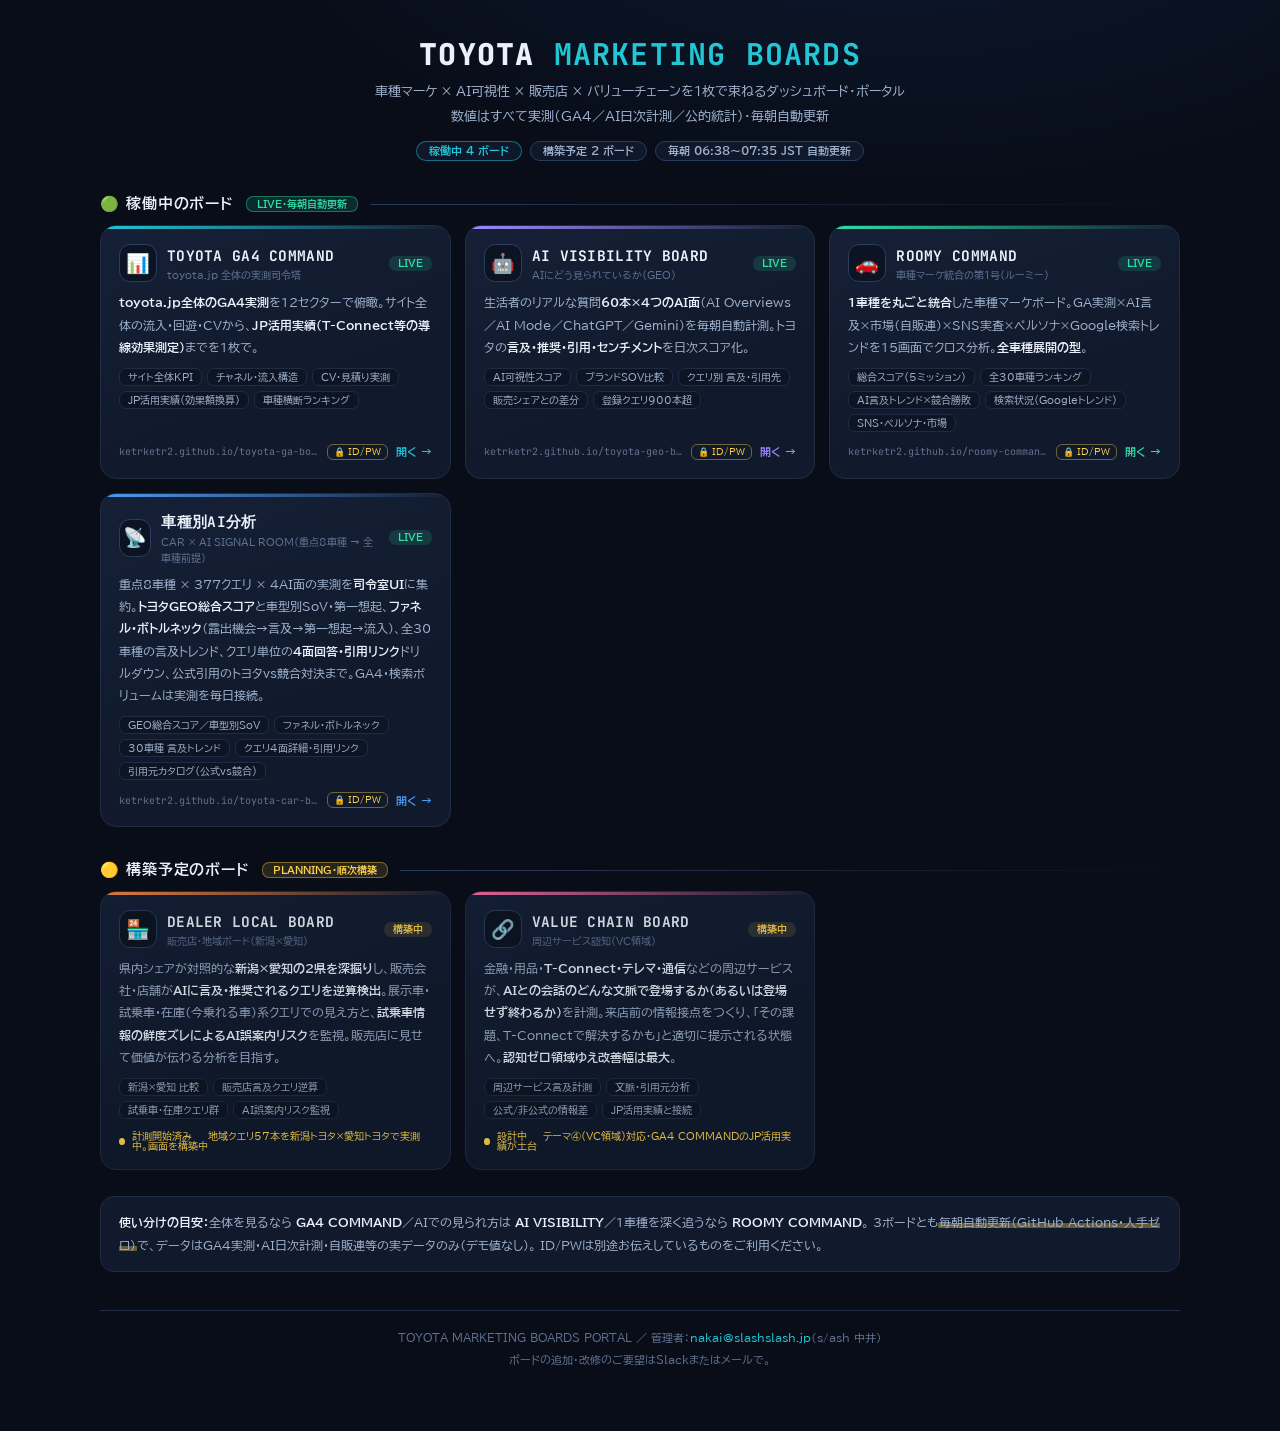
==== index.html @ 7d08f4dc "feat: favicon追加+車種別AI分析カードをSIGNAL ROOMへ更新" ====
<!DOCTYPE html>
<html lang="ja">
<head>
<meta charset="UTF-8">
<meta name="viewport" content="width=device-width, initial-scale=1.0">
<meta name="robots" content="noindex,nofollow">
<title>TOYOTA MARKETING BOARDS — ダッシュボード ポータル</title>
<link rel="icon" href="data:image/svg+xml,<svg xmlns='http://www.w3.org/2000/svg' viewBox='0 0 100 100'><rect width='100' height='100' rx='24' fill='%23080D18'/><path d='M20 62 L30 40 Q33 33 41 33 L59 33 Q67 33 70 40 L80 62 Z' fill='%2322C7D6'/><rect x='16' y='58' width='68' height='14' rx='7' fill='%2322C7D6'/><circle cx='34' cy='74' r='8' fill='%23080D18' stroke='%2322C7D6' stroke-width='4'/><circle cx='66' cy='74' r='8' fill='%23080D18' stroke='%2322C7D6' stroke-width='4'/></svg>">
<link rel="preconnect" href="https://fonts.googleapis.com">
<link href="https://fonts.googleapis.com/css2?family=BIZ+UDPGothic:wght@400;700&family=JetBrains+Mono:wght@600;800&display=swap" rel="stylesheet">
<style>
:root{
 --bg:#080D18;--bg2:#0C1322;--panel:#111A2C;--panel2:#152037;--line:#1E2C46;--line2:#2B3D5E;
 --tx:#EAF1FB;--sub:#9EB1CD;--dim:#5F7291;
 --cy:#22C7D6;--or:#FF8A3D;--gn:#2FE0A8;--yl:#FFD24A;--pk:#FF6FA5;--vi:#9E8BFF;--bl:#4C9BF5;
 --mono:'JetBrains Mono',ui-monospace,monospace;
}
*{margin:0;padding:0;box-sizing:border-box}
body{background:radial-gradient(1200px 600px at 70% -10%,#0e1a33 0%,var(--bg) 55%);color:var(--tx);
 font-family:'BIZ UDPGothic','BIZ UDGothic',Meiryo,sans-serif;min-height:100vh;padding:34px 20px 60px}
.wrap{max-width:1080px;margin:0 auto}
.hero{text-align:center;margin-bottom:8px}
.hero .logo{font-family:var(--mono);font-weight:800;font-size:30px;letter-spacing:.04em}
.hero .logo b{color:var(--cy)}
.hero .sub{color:var(--sub);font-size:13px;margin-top:6px;line-height:1.9}
.hero .badges{display:flex;gap:8px;justify-content:center;flex-wrap:wrap;margin-top:12px}
.hb{font-size:10.5px;font-weight:700;padding:4px 12px;border-radius:999px;border:1px solid var(--line2);color:var(--sub);background:rgba(21,32,55,.6)}
.hb.on{border-color:rgba(34,199,214,.5);color:var(--cy)}
.sec{margin:34px 0 12px;display:flex;align-items:center;gap:12px}
.sec h2{font-size:15px;letter-spacing:.06em}
.sec .ln{flex:1;height:1px;background:linear-gradient(90deg,var(--line2),transparent)}
.sec .tag{font-size:10px;font-weight:800;padding:2px 10px;border-radius:7px}
.tag.live{background:rgba(47,224,168,.14);color:var(--gn);border:1px solid rgba(47,224,168,.4)}
.tag.wip{background:rgba(255,210,74,.12);color:var(--yl);border:1px solid rgba(255,210,74,.4)}
.grid{display:grid;grid-template-columns:repeat(3,1fr);gap:14px}
@media(max-width:900px){.grid{grid-template-columns:1fr}}
.card{background:linear-gradient(160deg,var(--panel2) 0%,var(--panel) 60%);border:1px solid var(--line);
 border-radius:16px;padding:18px;position:relative;overflow:hidden;display:flex;flex-direction:column;
 transition:transform .2s,box-shadow .2s,border-color .2s}
a.card{text-decoration:none;color:inherit}
a.card:hover{transform:translateY(-4px);border-color:var(--ac);box-shadow:0 14px 34px rgba(0,0,0,.45),0 0 0 1px var(--ac) inset}
.card::before{content:'';position:absolute;top:0;left:0;right:0;height:3px;background:linear-gradient(90deg,var(--ac),transparent)}
.ch{display:flex;align-items:center;gap:10px;margin-bottom:9px}
.ico{width:38px;height:38px;border-radius:11px;display:grid;place-items:center;font-size:19px;background:var(--bg2);border:1px solid var(--line2)}
.ct b{display:block;font-family:var(--mono);font-size:14.5px;letter-spacing:.02em}
.ct span{font-size:10px;color:var(--dim)}
.st{margin-left:auto;font-size:9.5px;font-weight:800;padding:3px 9px;border-radius:7px;white-space:nowrap}
.st.live{background:rgba(47,224,168,.14);color:var(--gn)}
.st.wip{background:rgba(255,210,74,.12);color:var(--yl)}
.ds{font-size:12px;color:var(--sub);line-height:1.85;margin-bottom:10px}
.ds b{color:var(--tx)}
.feats{display:flex;flex-wrap:wrap;gap:5px;margin-bottom:12px}
.ft{font-size:10px;color:var(--sub);background:rgba(12,19,34,.85);border:1px solid var(--line);border-radius:7px;padding:3px 8px}
.cf{margin-top:auto;display:flex;align-items:center;gap:8px;font-size:11px}
.url{font-family:var(--mono);font-size:10px;color:var(--dim);overflow:hidden;text-overflow:ellipsis;white-space:nowrap;flex:1}
.go{font-weight:800;color:var(--ac);white-space:nowrap}
.lock{font-size:9px;color:var(--yl);border:1px solid rgba(255,210,74,.4);border-radius:6px;padding:2px 6px;white-space:nowrap}
.wipcard{opacity:.88}
.wipcard .wiptag{font-size:10px;color:var(--yl);margin-top:auto;display:flex;align-items:center;gap:7px}
.pulse{width:7px;height:7px;border-radius:50%;background:var(--yl);animation:pl 1.6s infinite}
@keyframes pl{0%,100%{opacity:1;transform:scale(1)}50%{opacity:.35;transform:scale(.75)}}
.foot{margin-top:38px;border-top:1px solid var(--line);padding-top:16px;font-size:11px;color:var(--dim);line-height:2;text-align:center}
.foot a{color:var(--cy);text-decoration:none}
.mapnote{background:var(--panel);border:1px solid var(--line);border-radius:14px;padding:14px 18px;margin-top:26px;font-size:11.5px;color:var(--sub);line-height:2}
.mapnote b{color:var(--tx)}
.mapnote .hl{background:linear-gradient(transparent 58%,rgba(255,210,74,.35) 58%);padding:0 1px}
</style>
</head>
<body>
<div class="wrap">
 <div class="hero">
  <div class="logo">TOYOTA <b>MARKETING BOARDS</b></div>
  <div class="sub">車種マーケ × AI可視性 × 販売店 × バリューチェーンを1枚で束ねるダッシュボード・ポータル<br>数値はすべて実測（GA4／AI日次計測／公的統計）・毎朝自動更新</div>
  <div class="badges">
   <span class="hb on">稼働中 4 ボード</span><span class="hb">構築予定 2 ボード</span><span class="hb">毎朝 06:38〜07:35 JST 自動更新</span>
  </div>
 </div>

 <div class="sec"><h2>🟢 稼働中のボード</h2><span class="tag live">LIVE・毎朝自動更新</span><span class="ln"></span></div>
 <div class="grid">

  <a class="card" style="--ac:var(--cy)" href="https://ketrketr2.github.io/toyota-ga-board/" target="_blank" rel="noopener">
   <div class="ch"><div class="ico">📊</div><div class="ct"><b>TOYOTA GA4 COMMAND</b><span>toyota.jp 全体の実測司令塔</span></div><span class="st live">LIVE</span></div>
   <div class="ds"><b>toyota.jp全体のGA4実測</b>を12セクターで俯瞰。サイト全体の流入・回遊・CVから、<b>JP活用実績（T-Connect等の導線効果測定）</b>までを1枚で。</div>
   <div class="feats"><span class="ft">サイト全体KPI</span><span class="ft">チャネル・流入構造</span><span class="ft">CV・見積り実測</span><span class="ft">JP活用実績（効果額換算）</span><span class="ft">車種横断ランキング</span></div>
   <div class="cf"><span class="url">ketrketr2.github.io/toyota-ga-board/</span><span class="lock">🔒 ID/PW</span><span class="go">開く →</span></div>
  </a>

  <a class="card" style="--ac:var(--vi)" href="https://ketrketr2.github.io/toyota-geo-board/" target="_blank" rel="noopener">
   <div class="ch"><div class="ico">🤖</div><div class="ct"><b>AI VISIBILITY BOARD</b><span>AIにどう見られているか（GEO）</span></div><span class="st live">LIVE</span></div>
   <div class="ds">生活者のリアルな質問<b>60本×4つのAI面</b>（AI Overviews／AI Mode／ChatGPT／Gemini）を毎朝自動計測。トヨタの<b>言及・推奨・引用・センチメント</b>を日次スコア化。</div>
   <div class="feats"><span class="ft">AI可視性スコア</span><span class="ft">ブランドSOV比較</span><span class="ft">クエリ別 言及・引用先</span><span class="ft">販売シェアとの差分</span><span class="ft">登録クエリ900本超</span></div>
   <div class="cf"><span class="url">ketrketr2.github.io/toyota-geo-board/</span><span class="lock">🔒 ID/PW</span><span class="go">開く →</span></div>
  </a>

  <a class="card" style="--ac:var(--gn)" href="https://ketrketr2.github.io/roomy-command/" target="_blank" rel="noopener">
   <div class="ch"><div class="ico">🚗</div><div class="ct"><b>ROOMY COMMAND</b><span>車種マーケ統合の第1号（ルーミー）</span></div><span class="st live">LIVE</span></div>
   <div class="ds"><b>1車種を丸ごと統合</b>した車種マーケボード。GA実測×AI言及×市場（自販連）×SNS実査×ペルソナ×Google検索トレンドを15画面でクロス分析。<b>全車種展開の型</b>。</div>
   <div class="feats"><span class="ft">総合スコア（5ミッション）</span><span class="ft">全30車種ランキング</span><span class="ft">AI言及トレンド×競合勝敗</span><span class="ft">検索状況（Googleトレンド）</span><span class="ft">SNS・ペルソナ・市場</span></div>
   <div class="cf"><span class="url">ketrketr2.github.io/roomy-command/</span><span class="lock">🔒 ID/PW</span><span class="go">開く →</span></div>
  </a>

  <a class="card" style="--ac:var(--bl)" href="https://ketrketr2.github.io/toyota-car-board/signal.html" target="_blank" rel="noopener">
   <div class="ch"><div class="ico">📡</div><div class="ct"><b>車種別AI分析</b><span>CAR × AI SIGNAL ROOM（重点8車種 → 全車種前提）</span></div><span class="st live">LIVE</span></div>
   <div class="ds">重点8車種 × 377クエリ × 4AI面の実測を<b>司令室UI</b>に集約。<b>トヨタGEO総合スコア</b>と車型別SoV・第一想起、<b>ファネル・ボトルネック</b>（露出機会→言及→第一想起→流入）、全30車種の言及トレンド、クエリ単位の<b>4面回答・引用リンク</b>ドリルダウン、公式引用のトヨタvs競合対決まで。GA4・検索ボリュームは実測を毎日接続。</div>
   <div class="feats"><span class="ft">GEO総合スコア／車型別SoV</span><span class="ft">ファネル・ボトルネック</span><span class="ft">30車種 言及トレンド</span><span class="ft">クエリ4面詳細・引用リンク</span><span class="ft">引用元カタログ（公式vs競合）</span></div>
   <div class="cf"><span class="url">ketrketr2.github.io/toyota-car-board/signal.html</span><span class="lock">🔒 ID/PW</span><span class="go">開く →</span></div>
  </a>
 </div>

 <div class="sec"><h2>🟡 構築予定のボード</h2><span class="tag wip">PLANNING・順次構築</span><span class="ln"></span></div>
 <div class="grid">

  <div class="card wipcard" style="--ac:var(--or)">
   <div class="ch"><div class="ico">🏪</div><div class="ct"><b>DEALER LOCAL BOARD</b><span>販売店・地域ボード（新潟×愛知）</span></div><span class="st wip">構築中</span></div>
   <div class="ds">県内シェアが対照的な<b>新潟×愛知の2県を深掘り</b>し、販売会社・店舗が<b>AIに言及・推奨されるクエリを逆算検出</b>。展示車・試乗車・在庫（今乗れる車）系クエリでの見え方と、<b>試乗車情報の鮮度ズレによるAI誤案内リスク</b>を監視。販売店に見せて価値が伝わる分析を目指す。</div>
   <div class="feats"><span class="ft">新潟×愛知 比較</span><span class="ft">販売店言及クエリ逆算</span><span class="ft">試乗車・在庫クエリ群</span><span class="ft">AI誤案内リスク監視</span></div>
   <div class="wiptag"><span class="pulse"></span>計測開始済み — 地域クエリ57本を新潟トヨタ×愛知トヨタで実測中。画面を構築中</div>
  </div>

  <div class="card wipcard" style="--ac:var(--pk)">
   <div class="ch"><div class="ico">🔗</div><div class="ct"><b>VALUE CHAIN BOARD</b><span>周辺サービス認知（VC領域）</span></div><span class="st wip">構築中</span></div>
   <div class="ds">金融・用品・<b>T-Connect・テレマ・通信</b>などの周辺サービスが、<b>AIとの会話のどんな文脈で登場するか（あるいは登場せず終わるか）</b>を計測。来店前の情報接点をつくり、「その課題、T-Connectで解決するかも」と適切に提示される状態へ。<b>認知ゼロ領域ゆえ改善幅は最大</b>。</div>
   <div class="feats"><span class="ft">周辺サービス言及計測</span><span class="ft">文脈・引用元分析</span><span class="ft">公式/非公式の情報差</span><span class="ft">JP活用実績と接続</span></div>
   <div class="wiptag"><span class="pulse"></span>設計中 — テーマ④（VC領域）対応・GA4 COMMANDのJP活用実績が土台</div>
  </div>
 </div>

 <div class="mapnote">
  <b>使い分けの目安：</b>全体を見るなら <b>GA4 COMMAND</b>／AIでの見られ方は <b>AI VISIBILITY</b>／1車種を深く追うなら <b>ROOMY COMMAND</b>。
  3ボードとも<span class="hl">毎朝自動更新（GitHub Actions・人手ゼロ）</span>で、データはGA4実測・AI日次計測・自販連等の実データのみ（デモ値なし）。
  ID/PWは別途お伝えしているものをご利用ください。
 </div>

 <div class="foot">
  TOYOTA MARKETING BOARDS PORTAL ／ 管理者：<a href="mailto:nakai@slashslash.jp">nakai@slashslash.jp</a>（s/ash 中井）<br>
  ボードの追加・改修のご要望はSlackまたはメールで。
 </div>
</div>
</body>
</html>
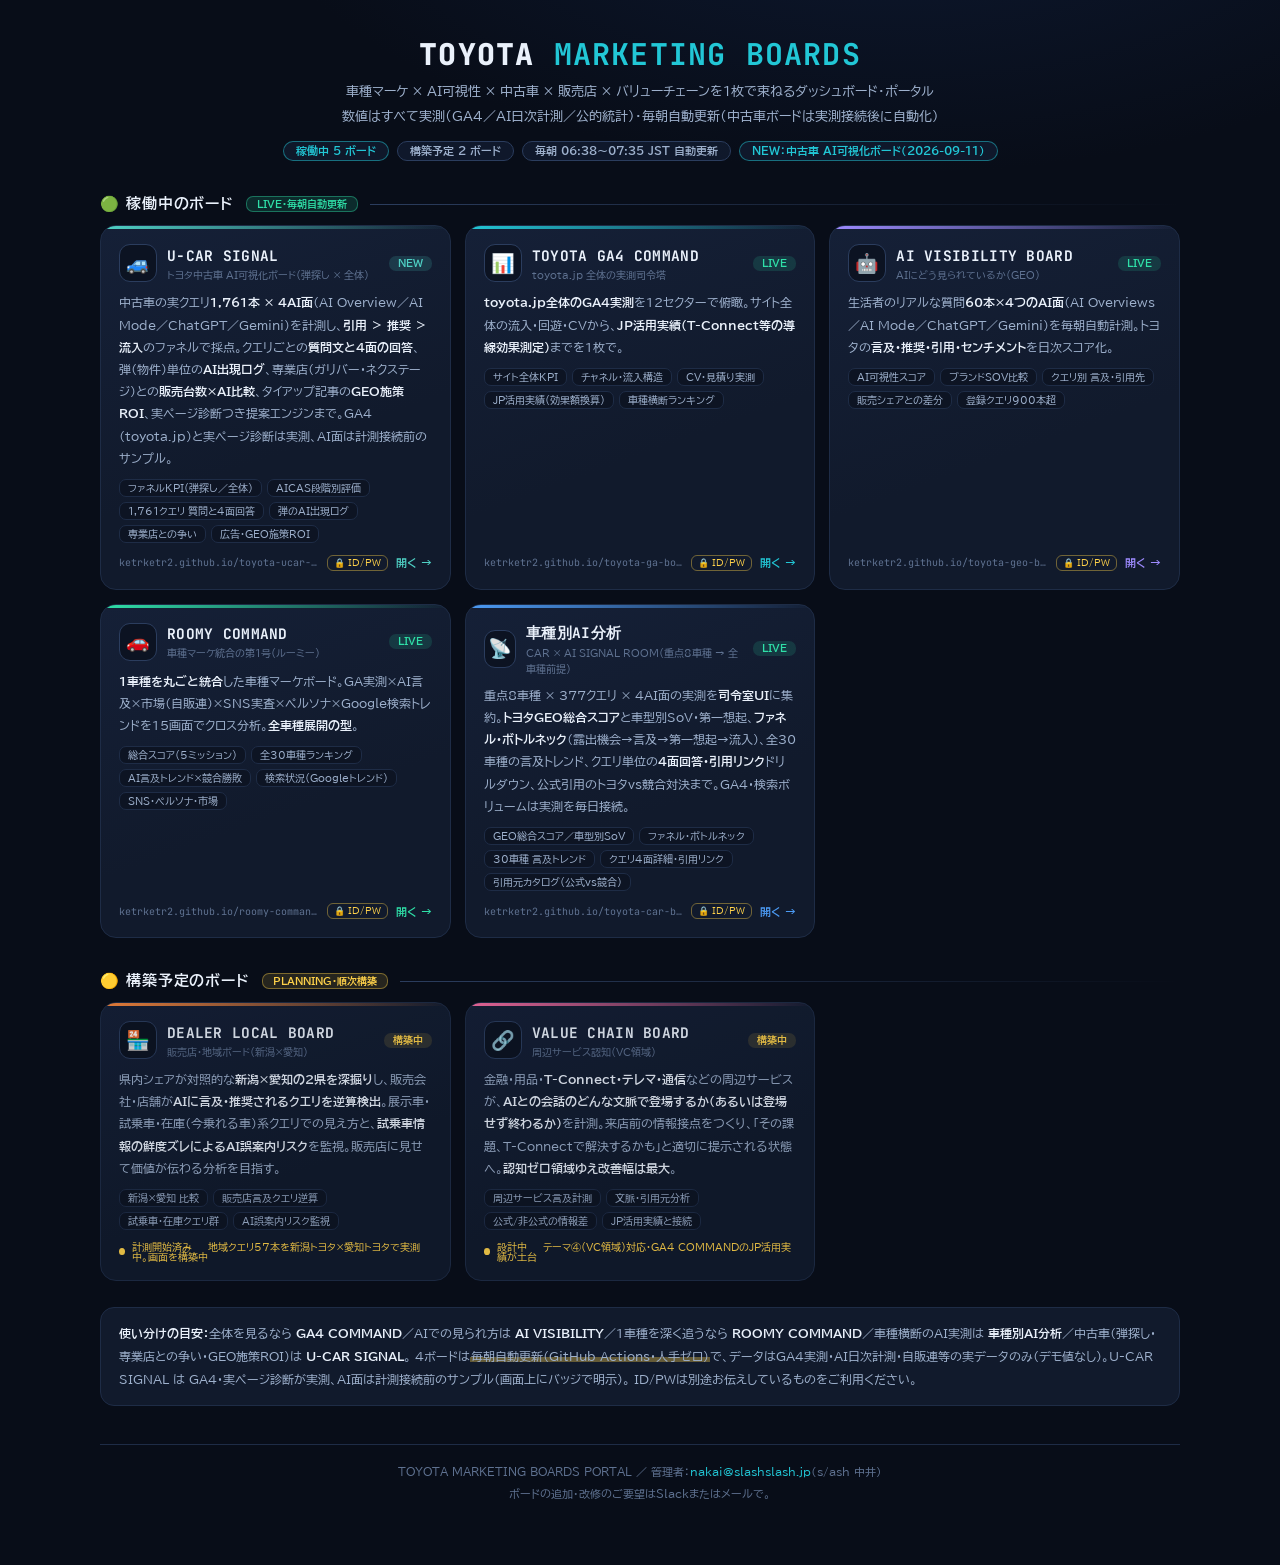
==== commit 8f00eac4: "portal: add U-CAR SIGNAL (toyota-ucar-board) card, 5 live boards" ====
--- a/index.html
+++ b/index.html
@@ -10,14 +10,14 @@
 <link href="https://fonts.googleapis.com/css2?family=BIZ+UDPGothic:wght@400;700&family=JetBrains+Mono:wght@600;800&display=swap" rel="stylesheet">
 <style>
 :root{
- --bg:#080D18;--bg2:#0C1322;--panel:#111A2C;--panel2:#152037;--line:#1E2C46;--line2:#2B3D5E;
- --tx:#EAF1FB;--sub:#9EB1CD;--dim:#5F7291;
- --cy:#22C7D6;--or:#FF8A3D;--gn:#2FE0A8;--yl:#FFD24A;--pk:#FF6FA5;--vi:#9E8BFF;--bl:#4C9BF5;
- --mono:'JetBrains Mono',ui-monospace,monospace;
+--bg:#080D18;--bg2:#0C1322;--panel:#111A2C;--panel2:#152037;--line:#1E2C46;--line2:#2B3D5E;
+--tx:#EAF1FB;--sub:#9EB1CD;--dim:#5F7291;
+--cy:#22C7D6;--or:#FF8A3D;--gn:#2FE0A8;--yl:#FFD24A;--pk:#FF6FA5;--vi:#9E8BFF;--bl:#4C9BF5;--tl:#4FD1C5;
+--mono:'JetBrains Mono',ui-monospace,monospace;
 }
 *{margin:0;padding:0;box-sizing:border-box}
 body{background:radial-gradient(1200px 600px at 70% -10%,#0e1a33 0%,var(--bg) 55%);color:var(--tx);
- font-family:'BIZ UDPGothic','BIZ UDGothic',Meiryo,sans-serif;min-height:100vh;padding:34px 20px 60px}
+font-family:'BIZ UDPGothic','BIZ UDGothic',Meiryo,sans-serif;min-height:100vh;padding:34px 20px 60px}
 .wrap{max-width:1080px;margin:0 auto}
 .hero{text-align:center;margin-bottom:8px}
 .hero .logo{font-family:var(--mono);font-weight:800;font-size:30px;letter-spacing:.04em}
@@ -35,8 +35,8 @@
 .grid{display:grid;grid-template-columns:repeat(3,1fr);gap:14px}
 @media(max-width:900px){.grid{grid-template-columns:1fr}}
 .card{background:linear-gradient(160deg,var(--panel2) 0%,var(--panel) 60%);border:1px solid var(--line);
- border-radius:16px;padding:18px;position:relative;overflow:hidden;display:flex;flex-direction:column;
- transition:transform .2s,box-shadow .2s,border-color .2s}
+border-radius:16px;padding:18px;position:relative;overflow:hidden;display:flex;flex-direction:column;
+transition:transform .2s,box-shadow .2s,border-color .2s}
 a.card{text-decoration:none;color:inherit}
 a.card:hover{transform:translateY(-4px);border-color:var(--ac);box-shadow:0 14px 34px rgba(0,0,0,.45),0 0 0 1px var(--ac) inset}
 .card::before{content:'';position:absolute;top:0;left:0;right:0;height:3px;background:linear-gradient(90deg,var(--ac),transparent)}
@@ -46,6 +46,7 @@
 .ct span{font-size:10px;color:var(--dim)}
 .st{margin-left:auto;font-size:9.5px;font-weight:800;padding:3px 9px;border-radius:7px;white-space:nowrap}
 .st.live{background:rgba(47,224,168,.14);color:var(--gn)}
+.st.new{background:rgba(79,209,197,.16);color:var(--tl)}
 .st.wip{background:rgba(255,210,74,.12);color:var(--yl)}
 .ds{font-size:12px;color:var(--sub);line-height:1.85;margin-bottom:10px}
 .ds b{color:var(--tx)}
@@ -68,74 +69,81 @@
 </head>
 <body>
 <div class="wrap">
- <div class="hero">
-  <div class="logo">TOYOTA <b>MARKETING BOARDS</b></div>
-  <div class="sub">車種マーケ × AI可視性 × 販売店 × バリューチェーンを1枚で束ねるダッシュボード・ポータル<br>数値はすべて実測（GA4／AI日次計測／公的統計）・毎朝自動更新</div>
-  <div class="badges">
-   <span class="hb on">稼働中 4 ボード</span><span class="hb">構築予定 2 ボード</span><span class="hb">毎朝 06:38〜07:35 JST 自動更新</span>
-  </div>
- </div>
+<div class="hero">
+<div class="logo">TOYOTA <b>MARKETING BOARDS</b></div>
+<div class="sub">車種マーケ × AI可視性 × 中古車 × 販売店 × バリューチェーンを1枚で束ねるダッシュボード・ポータル<br>数値はすべて実測（GA4／AI日次計測／公的統計）・毎朝自動更新（中古車ボードは実測接続後に自動化）</div>
+<div class="badges">
+<span class="hb on">稼働中 5 ボード</span><span class="hb">構築予定 2 ボード</span><span class="hb">毎朝 06:38〜07:35 JST 自動更新</span><span class="hb on">NEW：中古車 AI可視化ボード（2026-09-11）</span>
+</div>
+</div>
 
- <div class="sec"><h2>🟢 稼働中のボード</h2><span class="tag live">LIVE・毎朝自動更新</span><span class="ln"></span></div>
- <div class="grid">
+<div class="sec"><h2>🟢 稼働中のボード</h2><span class="tag live">LIVE・毎朝自動更新</span><span class="ln"></span></div>
+<div class="grid">
 
-  <a class="card" style="--ac:var(--cy)" href="https://ketrketr2.github.io/toyota-ga-board/" target="_blank" rel="noopener">
-   <div class="ch"><div class="ico">📊</div><div class="ct"><b>TOYOTA GA4 COMMAND</b><span>toyota.jp 全体の実測司令塔</span></div><span class="st live">LIVE</span></div>
-   <div class="ds"><b>toyota.jp全体のGA4実測</b>を12セクターで俯瞰。サイト全体の流入・回遊・CVから、<b>JP活用実績（T-Connect等の導線効果測定）</b>までを1枚で。</div>
-   <div class="feats"><span class="ft">サイト全体KPI</span><span class="ft">チャネル・流入構造</span><span class="ft">CV・見積り実測</span><span class="ft">JP活用実績（効果額換算）</span><span class="ft">車種横断ランキング</span></div>
-   <div class="cf"><span class="url">ketrketr2.github.io/toyota-ga-board/</span><span class="lock">🔒 ID/PW</span><span class="go">開く →</span></div>
-  </a>
+<a class="card" style="--ac:var(--tl)" href="https://ketrketr2.github.io/toyota-ucar-board/" target="_blank" rel="noopener">
+<div class="ch"><div class="ico">🚙</div><div class="ct"><b>U-CAR SIGNAL</b><span>トヨタ中古車 AI可視化ボード（弾探し × 全体）</span></div><span class="st new">NEW</span></div>
+<div class="ds">中古車の実クエリ<b>1,761本 × 4AI面</b>（AI Overview／AI Mode／ChatGPT／Gemini）を計測し、<b>引用 ＞ 推奨 ＞ 流入</b>のファネルで採点。クエリごとの<b>質問文と4面の回答</b>、弾（物件）単位の<b>AI出現ログ</b>、専業店（ガリバー・ネクステージ）との<b>販売台数×AI比較</b>、タイアップ記事の<b>GEO施策ROI</b>、実ページ診断つき提案エンジンまで。GA4（toyota.jp）と実ページ診断は実測、AI面は計測接続前のサンプル。</div>
+<div class="feats"><span class="ft">ファネルKPI（弾探し／全体）</span><span class="ft">AICAS段階別評価</span><span class="ft">1,761クエリ 質問と4面回答</span><span class="ft">弾のAI出現ログ</span><span class="ft">専業店との争い</span><span class="ft">広告・GEO施策ROI</span></div>
+<div class="cf"><span class="url">ketrketr2.github.io/toyota-ucar-board/</span><span class="lock">🔒 ID/PW</span><span class="go">開く →</span></div>
+</a>
 
-  <a class="card" style="--ac:var(--vi)" href="https://ketrketr2.github.io/toyota-geo-board/" target="_blank" rel="noopener">
-   <div class="ch"><div class="ico">🤖</div><div class="ct"><b>AI VISIBILITY BOARD</b><span>AIにどう見られているか（GEO）</span></div><span class="st live">LIVE</span></div>
-   <div class="ds">生活者のリアルな質問<b>60本×4つのAI面</b>（AI Overviews／AI Mode／ChatGPT／Gemini）を毎朝自動計測。トヨタの<b>言及・推奨・引用・センチメント</b>を日次スコア化。</div>
-   <div class="feats"><span class="ft">AI可視性スコア</span><span class="ft">ブランドSOV比較</span><span class="ft">クエリ別 言及・引用先</span><span class="ft">販売シェアとの差分</span><span class="ft">登録クエリ900本超</span></div>
-   <div class="cf"><span class="url">ketrketr2.github.io/toyota-geo-board/</span><span class="lock">🔒 ID/PW</span><span class="go">開く →</span></div>
-  </a>
+<a class="card" style="--ac:var(--cy)" href="https://ketrketr2.github.io/toyota-ga-board/" target="_blank" rel="noopener">
+<div class="ch"><div class="ico">📊</div><div class="ct"><b>TOYOTA GA4 COMMAND</b><span>toyota.jp 全体の実測司令塔</span></div><span class="st live">LIVE</span></div>
+<div class="ds"><b>toyota.jp全体のGA4実測</b>を12セクターで俯瞰。サイト全体の流入・回遊・CVから、<b>JP活用実績（T-Connect等の導線効果測定）</b>までを1枚で。</div>
+<div class="feats"><span class="ft">サイト全体KPI</span><span class="ft">チャネル・流入構造</span><span class="ft">CV・見積り実測</span><span class="ft">JP活用実績（効果額換算）</span><span class="ft">車種横断ランキング</span></div>
+<div class="cf"><span class="url">ketrketr2.github.io/toyota-ga-board/</span><span class="lock">🔒 ID/PW</span><span class="go">開く →</span></div>
+</a>
 
-  <a class="card" style="--ac:var(--gn)" href="https://ketrketr2.github.io/roomy-command/" target="_blank" rel="noopener">
-   <div class="ch"><div class="ico">🚗</div><div class="ct"><b>ROOMY COMMAND</b><span>車種マーケ統合の第1号（ルーミー）</span></div><span class="st live">LIVE</span></div>
-   <div class="ds"><b>1車種を丸ごと統合</b>した車種マーケボード。GA実測×AI言及×市場（自販連）×SNS実査×ペルソナ×Google検索トレンドを15画面でクロス分析。<b>全車種展開の型</b>。</div>
-   <div class="feats"><span class="ft">総合スコア（5ミッション）</span><span class="ft">全30車種ランキング</span><span class="ft">AI言及トレンド×競合勝敗</span><span class="ft">検索状況（Googleトレンド）</span><span class="ft">SNS・ペルソナ・市場</span></div>
-   <div class="cf"><span class="url">ketrketr2.github.io/roomy-command/</span><span class="lock">🔒 ID/PW</span><span class="go">開く →</span></div>
-  </a>
+<a class="card" style="--ac:var(--vi)" href="https://ketrketr2.github.io/toyota-geo-board/" target="_blank" rel="noopener">
+<div class="ch"><div class="ico">🤖</div><div class="ct"><b>AI VISIBILITY BOARD</b><span>AIにどう見られているか（GEO）</span></div><span class="st live">LIVE</span></div>
+<div class="ds">生活者のリアルな質問<b>60本×4つのAI面</b>（AI Overviews／AI Mode／ChatGPT／Gemini）を毎朝自動計測。トヨタの<b>言及・推奨・引用・センチメント</b>を日次スコア化。</div>
+<div class="feats"><span class="ft">AI可視性スコア</span><span class="ft">ブランドSOV比較</span><span class="ft">クエリ別 言及・引用先</span><span class="ft">販売シェアとの差分</span><span class="ft">登録クエリ900本超</span></div>
+<div class="cf"><span class="url">ketrketr2.github.io/toyota-geo-board/</span><span class="lock">🔒 ID/PW</span><span class="go">開く →</span></div>
+</a>
 
-  <a class="card" style="--ac:var(--bl)" href="https://ketrketr2.github.io/toyota-car-board/signal.html" target="_blank" rel="noopener">
-   <div class="ch"><div class="ico">📡</div><div class="ct"><b>車種別AI分析</b><span>CAR × AI SIGNAL ROOM（重点8車種 → 全車種前提）</span></div><span class="st live">LIVE</span></div>
-   <div class="ds">重点8車種 × 377クエリ × 4AI面の実測を<b>司令室UI</b>に集約。<b>トヨタGEO総合スコア</b>と車型別SoV・第一想起、<b>ファネル・ボトルネック</b>（露出機会→言及→第一想起→流入）、全30車種の言及トレンド、クエリ単位の<b>4面回答・引用リンク</b>ドリルダウン、公式引用のトヨタvs競合対決まで。GA4・検索ボリュームは実測を毎日接続。</div>
-   <div class="feats"><span class="ft">GEO総合スコア／車型別SoV</span><span class="ft">ファネル・ボトルネック</span><span class="ft">30車種 言及トレンド</span><span class="ft">クエリ4面詳細・引用リンク</span><span class="ft">引用元カタログ（公式vs競合）</span></div>
-   <div class="cf"><span class="url">ketrketr2.github.io/toyota-car-board/signal.html</span><span class="lock">🔒 ID/PW</span><span class="go">開く →</span></div>
-  </a>
- </div>
+<a class="card" style="--ac:var(--gn)" href="https://ketrketr2.github.io/roomy-command/" target="_blank" rel="noopener">
+<div class="ch"><div class="ico">🚗</div><div class="ct"><b>ROOMY COMMAND</b><span>車種マーケ統合の第1号（ルーミー）</span></div><span class="st live">LIVE</span></div>
+<div class="ds"><b>1車種を丸ごと統合</b>した車種マーケボード。GA実測×AI言及×市場（自販連）×SNS実査×ペルソナ×Google検索トレンドを15画面でクロス分析。<b>全車種展開の型</b>。</div>
+<div class="feats"><span class="ft">総合スコア（5ミッション）</span><span class="ft">全30車種ランキング</span><span class="ft">AI言及トレンド×競合勝敗</span><span class="ft">検索状況（Googleトレンド）</span><span class="ft">SNS・ペルソナ・市場</span></div>
+<div class="cf"><span class="url">ketrketr2.github.io/roomy-command/</span><span class="lock">🔒 ID/PW</span><span class="go">開く →</span></div>
+</a>
 
- <div class="sec"><h2>🟡 構築予定のボード</h2><span class="tag wip">PLANNING・順次構築</span><span class="ln"></span></div>
- <div class="grid">
+<a class="card" style="--ac:var(--bl)" href="https://ketrketr2.github.io/toyota-car-board/signal.html" target="_blank" rel="noopener">
+<div class="ch"><div class="ico">📡</div><div class="ct"><b>車種別AI分析</b><span>CAR × AI SIGNAL ROOM（重点8車種 → 全車種前提）</span></div><span class="st live">LIVE</span></div>
+<div class="ds">重点8車種 × 377クエリ × 4AI面の実測を<b>司令室UI</b>に集約。<b>トヨタGEO総合スコア</b>と車型別SoV・第一想起、<b>ファネル・ボトルネック</b>（露出機会→言及→第一想起→流入）、全30車種の言及トレンド、クエリ単位の<b>4面回答・引用リンク</b>ドリルダウン、公式引用のトヨタvs競合対決まで。GA4・検索ボリュームは実測を毎日接続。</div>
+<div class="feats"><span class="ft">GEO総合スコア／車型別SoV</span><span class="ft">ファネル・ボトルネック</span><span class="ft">30車種 言及トレンド</span><span class="ft">クエリ4面詳細・引用リンク</span><span class="ft">引用元カタログ（公式vs競合）</span></div>
+<div class="cf"><span class="url">ketrketr2.github.io/toyota-car-board/signal.html</span><span class="lock">🔒 ID/PW</span><span class="go">開く →</span></div>
+</a>
+</div>
 
-  <div class="card wipcard" style="--ac:var(--or)">
-   <div class="ch"><div class="ico">🏪</div><div class="ct"><b>DEALER LOCAL BOARD</b><span>販売店・地域ボード（新潟×愛知）</span></div><span class="st wip">構築中</span></div>
-   <div class="ds">県内シェアが対照的な<b>新潟×愛知の2県を深掘り</b>し、販売会社・店舗が<b>AIに言及・推奨されるクエリを逆算検出</b>。展示車・試乗車・在庫（今乗れる車）系クエリでの見え方と、<b>試乗車情報の鮮度ズレによるAI誤案内リスク</b>を監視。販売店に見せて価値が伝わる分析を目指す。</div>
-   <div class="feats"><span class="ft">新潟×愛知 比較</span><span class="ft">販売店言及クエリ逆算</span><span class="ft">試乗車・在庫クエリ群</span><span class="ft">AI誤案内リスク監視</span></div>
-   <div class="wiptag"><span class="pulse"></span>計測開始済み — 地域クエリ57本を新潟トヨタ×愛知トヨタで実測中。画面を構築中</div>
-  </div>
+<div class="sec"><h2>🟡 構築予定のボード</h2><span class="tag wip">PLANNING・順次構築</span><span class="ln"></span></div>
+<div class="grid">
 
-  <div class="card wipcard" style="--ac:var(--pk)">
-   <div class="ch"><div class="ico">🔗</div><div class="ct"><b>VALUE CHAIN BOARD</b><span>周辺サービス認知（VC領域）</span></div><span class="st wip">構築中</span></div>
-   <div class="ds">金融・用品・<b>T-Connect・テレマ・通信</b>などの周辺サービスが、<b>AIとの会話のどんな文脈で登場するか（あるいは登場せず終わるか）</b>を計測。来店前の情報接点をつくり、「その課題、T-Connectで解決するかも」と適切に提示される状態へ。<b>認知ゼロ領域ゆえ改善幅は最大</b>。</div>
-   <div class="feats"><span class="ft">周辺サービス言及計測</span><span class="ft">文脈・引用元分析</span><span class="ft">公式/非公式の情報差</span><span class="ft">JP活用実績と接続</span></div>
-   <div class="wiptag"><span class="pulse"></span>設計中 — テーマ④（VC領域）対応・GA4 COMMANDのJP活用実績が土台</div>
-  </div>
- </div>
+<div class="card wipcard" style="--ac:var(--or)">
+<div class="ch"><div class="ico">🏪</div><div class="ct"><b>DEALER LOCAL BOARD</b><span>販売店・地域ボード（新潟×愛知）</span></div><span class="st wip">構築中</span></div>
+<div class="ds">県内シェアが対照的な<b>新潟×愛知の2県を深掘り</b>し、販売会社・店舗が<b>AIに言及・推奨されるクエリを逆算検出</b>。展示車・試乗車・在庫（今乗れる車）系クエリでの見え方と、<b>試乗車情報の鮮度ズレによるAI誤案内リスク</b>を監視。販売店に見せて価値が伝わる分析を目指す。</div>
+<div class="feats"><span class="ft">新潟×愛知 比較</span><span class="ft">販売店言及クエリ逆算</span><span class="ft">試乗車・在庫クエリ群</span><span class="ft">AI誤案内リスク監視</span></div>
+<div class="wiptag"><span class="pulse"></span>計測開始済み — 地域クエリ57本を新潟トヨタ×愛知トヨタで実測中。画面を構築中</div>
+</div>
 
- <div class="mapnote">
-  <b>使い分けの目安：</b>全体を見るなら <b>GA4 COMMAND</b>／AIでの見られ方は <b>AI VISIBILITY</b>／1車種を深く追うなら <b>ROOMY COMMAND</b>。
-  3ボードとも<span class="hl">毎朝自動更新（GitHub Actions・人手ゼロ）</span>で、データはGA4実測・AI日次計測・自販連等の実データのみ（デモ値なし）。
-  ID/PWは別途お伝えしているものをご利用ください。
- </div>
+<div class="card wipcard" style="--ac:var(--pk)">
+<div class="ch"><div class="ico">🔗</div><div class="ct"><b>VALUE CHAIN BOARD</b><span>周辺サービス認知（VC領域）</span></div><span class="st wip">構築中</span></div>
+<div class="ds">金融・用品・<b>T-Connect・テレマ・通信</b>などの周辺サービスが、<b>AIとの会話のどんな文脈で登場するか（あるいは登場せず終わるか）</b>を計測。来店前の情報接点をつくり、「その課題、T-Connectで解決するかも」と適切に提示される状態へ。<b>認知ゼロ領域ゆえ改善幅は最大</b>。</div>
+<div class="feats"><span class="ft">周辺サービス言及計測</span><span class="ft">文脈・引用元分析</span><span class="ft">公式/非公式の情報差</span><span class="ft">JP活用実績と接続</span></div>
+<div class="wiptag"><span class="pulse"></span>設計中 — テーマ④（VC領域）対応・GA4 COMMANDのJP活用実績が土台</div>
+</div>
+</div>
 
- <div class="foot">
-  TOYOTA MARKETING BOARDS PORTAL ／ 管理者：<a href="mailto:nakai@slashslash.jp">nakai@slashslash.jp</a>（s/ash 中井）<br>
-  ボードの追加・改修のご要望はSlackまたはメールで。
- </div>
+<div class="mapnote">
+<b>使い分けの目安：</b>全体を見るなら <b>GA4 COMMAND</b>／AIでの見られ方は <b>AI VISIBILITY</b>／1車種を深く追うなら <b>ROOMY COMMAND</b>／車種横断のAI実測は <b>車種別AI分析</b>／中古車（弾探し・専業店との争い・GEO施策ROI）は <b>U-CAR SIGNAL</b>。
+4ボードは<span class="hl">毎朝自動更新（GitHub Actions・人手ゼロ）</span>で、データはGA4実測・AI日次計測・自販連等の実データのみ（デモ値なし）。U-CAR SIGNAL は GA4・実ページ診断が実測、AI面は計測接続前のサンプル（画面上にバッジで明示）。
+ID/PWは別途お伝えしているものをご利用ください。
+</div>
+
+<div class="foot">
+TOYOTA MARKETING BOARDS PORTAL ／ 管理者：<a href="mailto:nakai@slashslash.jp">nakai@slashslash.jp</a>（s/ash 中井）<br>
+ボードの追加・改修のご要望はSlackまたはメールで。
+</div>
 </div>
 </body>
 </html>
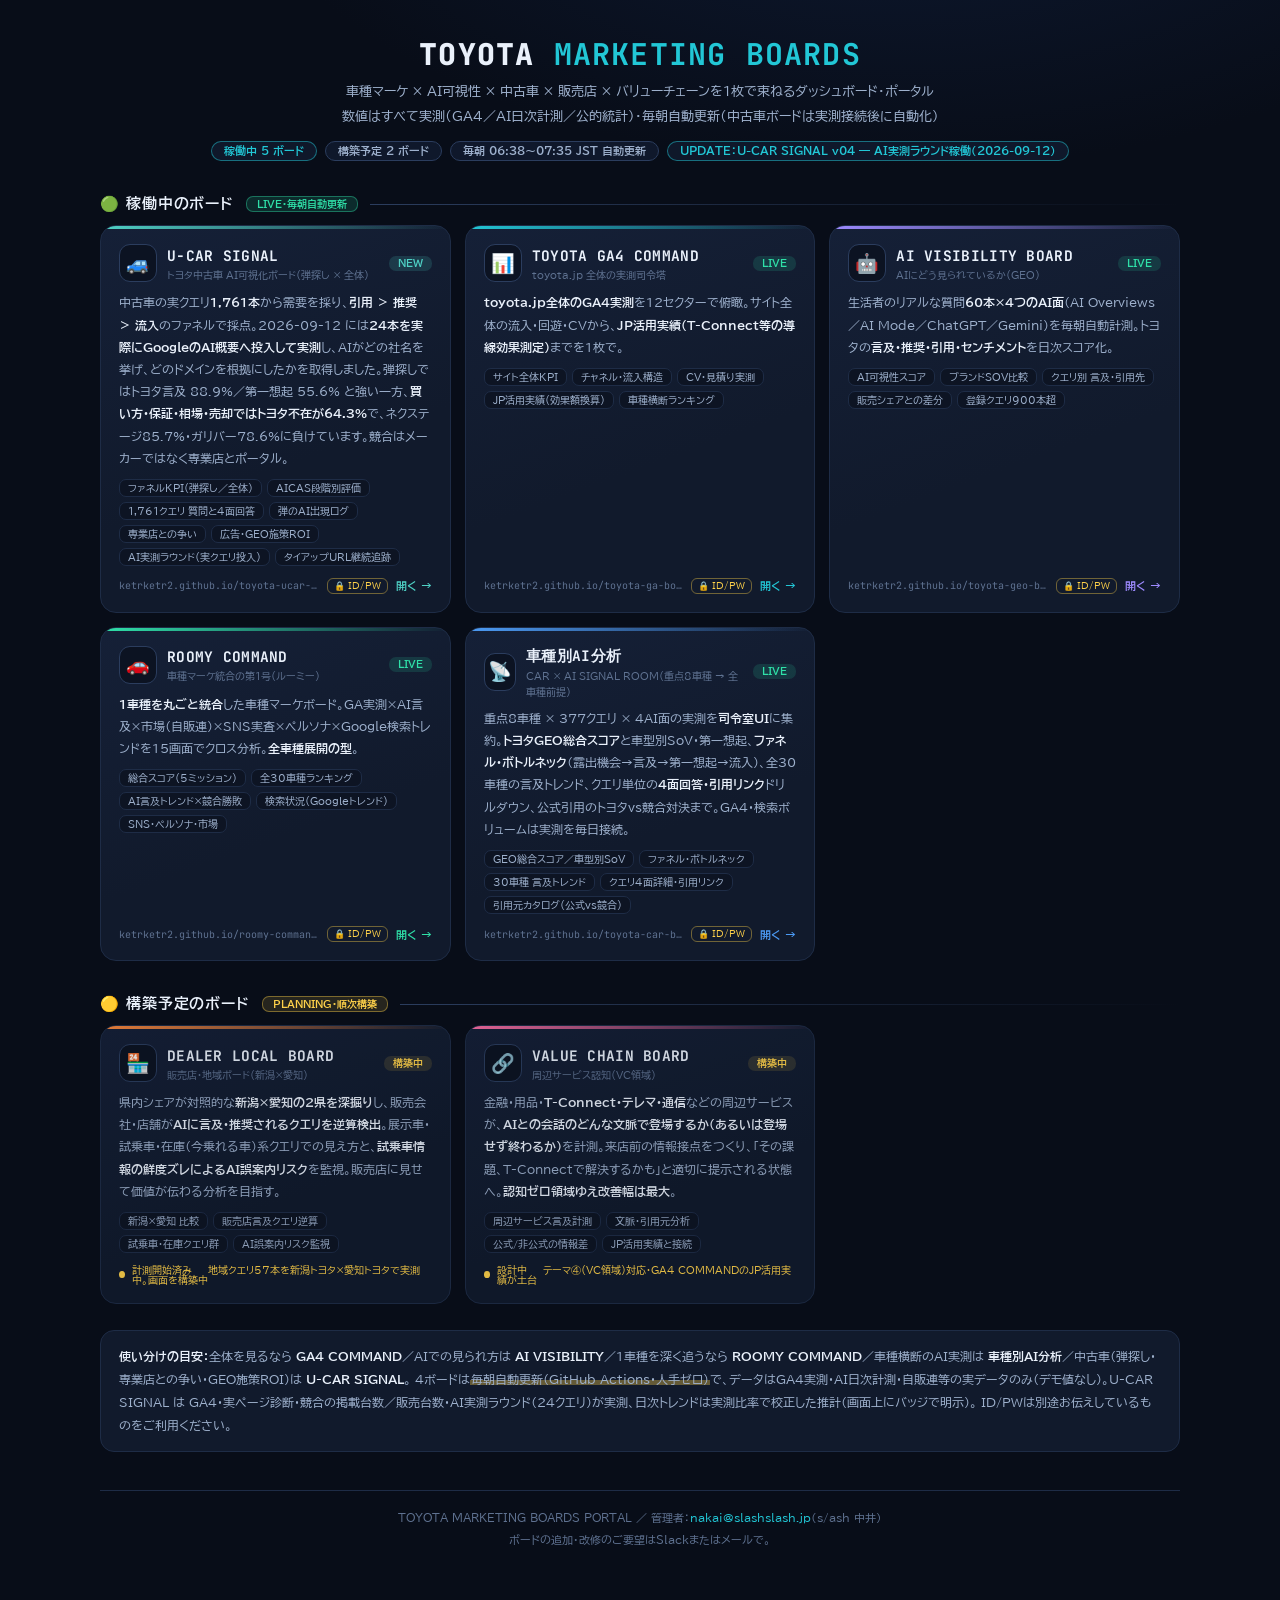
==== commit 697ca031: "portal: U-CAR SIGNAL v04 - measured AI round headline, competitor framing updated" ====
--- a/index.html
+++ b/index.html
@@ -73,7 +73,7 @@
 <div class="logo">TOYOTA <b>MARKETING BOARDS</b></div>
 <div class="sub">車種マーケ × AI可視性 × 中古車 × 販売店 × バリューチェーンを1枚で束ねるダッシュボード・ポータル<br>数値はすべて実測（GA4／AI日次計測／公的統計）・毎朝自動更新（中古車ボードは実測接続後に自動化）</div>
 <div class="badges">
-<span class="hb on">稼働中 5 ボード</span><span class="hb">構築予定 2 ボード</span><span class="hb">毎朝 06:38〜07:35 JST 自動更新</span><span class="hb on">NEW：中古車 AI可視化ボード（2026-09-11）</span>
+<span class="hb on">稼働中 5 ボード</span><span class="hb">構築予定 2 ボード</span><span class="hb">毎朝 06:38〜07:35 JST 自動更新</span><span class="hb on">UPDATE：U-CAR SIGNAL v04 — AI実測ラウンド稼働（2026-09-12）</span>
 </div>
 </div>
 
@@ -82,8 +82,8 @@
 
 <a class="card" style="--ac:var(--tl)" href="https://ketrketr2.github.io/toyota-ucar-board/" target="_blank" rel="noopener">
 <div class="ch"><div class="ico">🚙</div><div class="ct"><b>U-CAR SIGNAL</b><span>トヨタ中古車 AI可視化ボード（弾探し × 全体）</span></div><span class="st new">NEW</span></div>
-<div class="ds">中古車の実クエリ<b>1,761本 × 4AI面</b>（AI Overview／AI Mode／ChatGPT／Gemini）を計測し、<b>引用 ＞ 推奨 ＞ 流入</b>のファネルで採点。クエリごとの<b>質問文と4面の回答</b>、弾（物件）単位の<b>AI出現ログ</b>、専業店（ガリバー・ネクステージ）との<b>販売台数×AI比較</b>、タイアップ記事の<b>GEO施策ROI</b>、実ページ診断つき提案エンジンまで。GA4（toyota.jp）と実ページ診断は実測、AI面は計測接続前のサンプル。</div>
-<div class="feats"><span class="ft">ファネルKPI（弾探し／全体）</span><span class="ft">AICAS段階別評価</span><span class="ft">1,761クエリ 質問と4面回答</span><span class="ft">弾のAI出現ログ</span><span class="ft">専業店との争い</span><span class="ft">広告・GEO施策ROI</span></div>
+<div class="ds">中古車の実クエリ<b>1,761本</b>から需要を採り、<b>引用 ＞ 推奨 ＞ 流入</b>のファネルで採点。2026-09-12 には<b>24本を実際にGoogleのAI概要へ投入して実測</b>し、AIがどの社名を挙げ、どのドメインを根拠にしたかを取得しました。弾探しではトヨタ言及 88.9%／第一想起 55.6% と強い一方、<b>買い方・保証・相場・売却ではトヨタ不在が64.3%</b>で、ネクステージ85.7%・ガリバー78.6%に負けています。競合はメーカーではなく専業店とポータル。</div>
+<div class="feats"><span class="ft">ファネルKPI（弾探し／全体）</span><span class="ft">AICAS段階別評価</span><span class="ft">1,761クエリ 質問と4面回答</span><span class="ft">弾のAI出現ログ</span><span class="ft">専業店との争い</span><span class="ft">広告・GEO施策ROI</span><span class="ft">AI実測ラウンド（実クエリ投入）</span><span class="ft">タイアップURL継続追跡</span></div>
 <div class="cf"><span class="url">ketrketr2.github.io/toyota-ucar-board/</span><span class="lock">🔒 ID/PW</span><span class="go">開く →</span></div>
 </a>
 
@@ -136,7 +136,7 @@
 
 <div class="mapnote">
 <b>使い分けの目安：</b>全体を見るなら <b>GA4 COMMAND</b>／AIでの見られ方は <b>AI VISIBILITY</b>／1車種を深く追うなら <b>ROOMY COMMAND</b>／車種横断のAI実測は <b>車種別AI分析</b>／中古車（弾探し・専業店との争い・GEO施策ROI）は <b>U-CAR SIGNAL</b>。
-4ボードは<span class="hl">毎朝自動更新（GitHub Actions・人手ゼロ）</span>で、データはGA4実測・AI日次計測・自販連等の実データのみ（デモ値なし）。U-CAR SIGNAL は GA4・実ページ診断が実測、AI面は計測接続前のサンプル（画面上にバッジで明示）。
+4ボードは<span class="hl">毎朝自動更新（GitHub Actions・人手ゼロ）</span>で、データはGA4実測・AI日次計測・自販連等の実データのみ（デモ値なし）。U-CAR SIGNAL は GA4・実ページ診断・競合の掲載台数／販売台数・AI実測ラウンド（24クエリ）が実測、日次トレンドは実測比率で校正した推計（画面上にバッジで明示）。
 ID/PWは別途お伝えしているものをご利用ください。
 </div>
 
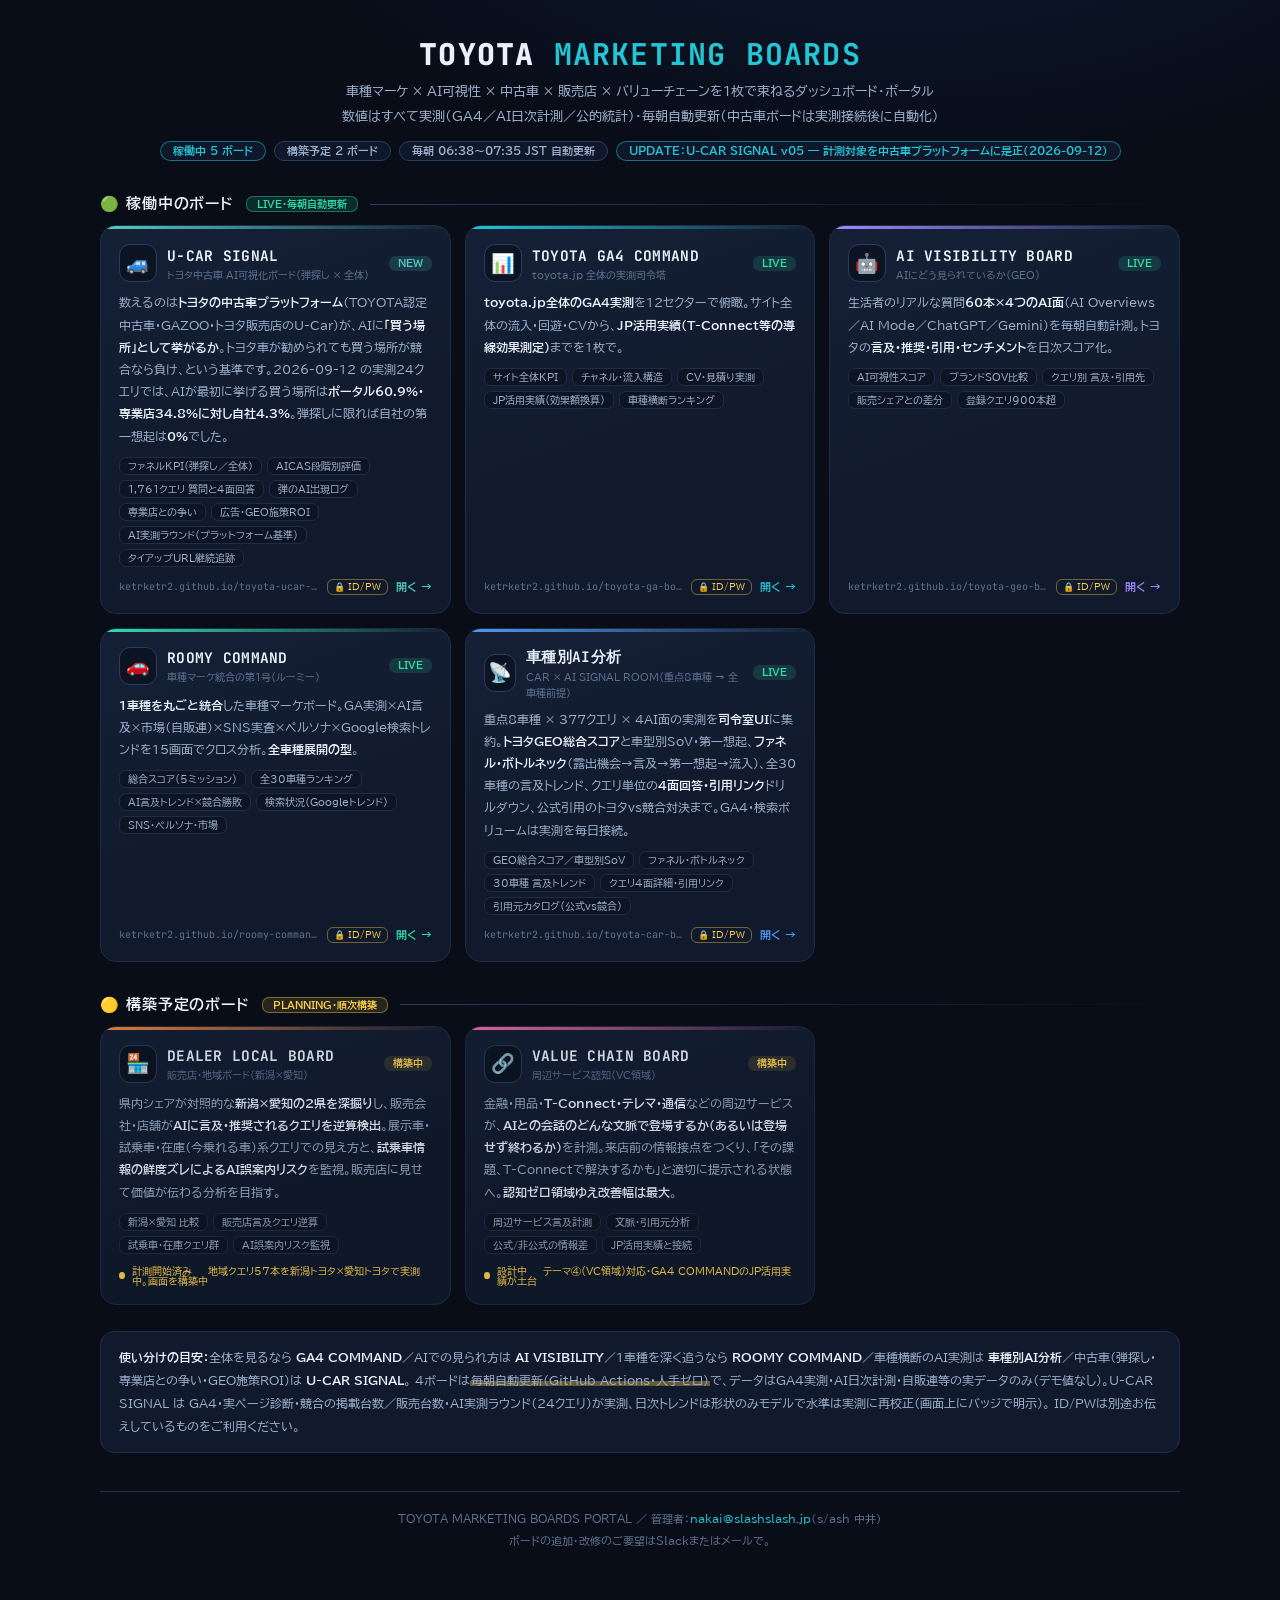
==== commit f83e6412: "portal: U-CAR SIGNAL v05 - subject corrected to the used-car platform" ====
--- a/index.html
+++ b/index.html
@@ -73,7 +73,7 @@
 <div class="logo">TOYOTA <b>MARKETING BOARDS</b></div>
 <div class="sub">車種マーケ × AI可視性 × 中古車 × 販売店 × バリューチェーンを1枚で束ねるダッシュボード・ポータル<br>数値はすべて実測（GA4／AI日次計測／公的統計）・毎朝自動更新（中古車ボードは実測接続後に自動化）</div>
 <div class="badges">
-<span class="hb on">稼働中 5 ボード</span><span class="hb">構築予定 2 ボード</span><span class="hb">毎朝 06:38〜07:35 JST 自動更新</span><span class="hb on">UPDATE：U-CAR SIGNAL v04 — AI実測ラウンド稼働（2026-09-12）</span>
+<span class="hb on">稼働中 5 ボード</span><span class="hb">構築予定 2 ボード</span><span class="hb">毎朝 06:38〜07:35 JST 自動更新</span><span class="hb on">UPDATE：U-CAR SIGNAL v05 — 計測対象を中古車プラットフォームに是正（2026-09-12）</span>
 </div>
 </div>
 
@@ -82,8 +82,8 @@
 
 <a class="card" style="--ac:var(--tl)" href="https://ketrketr2.github.io/toyota-ucar-board/" target="_blank" rel="noopener">
 <div class="ch"><div class="ico">🚙</div><div class="ct"><b>U-CAR SIGNAL</b><span>トヨタ中古車 AI可視化ボード（弾探し × 全体）</span></div><span class="st new">NEW</span></div>
-<div class="ds">中古車の実クエリ<b>1,761本</b>から需要を採り、<b>引用 ＞ 推奨 ＞ 流入</b>のファネルで採点。2026-09-12 には<b>24本を実際にGoogleのAI概要へ投入して実測</b>し、AIがどの社名を挙げ、どのドメインを根拠にしたかを取得しました。弾探しではトヨタ言及 88.9%／第一想起 55.6% と強い一方、<b>買い方・保証・相場・売却ではトヨタ不在が64.3%</b>で、ネクステージ85.7%・ガリバー78.6%に負けています。競合はメーカーではなく専業店とポータル。</div>
-<div class="feats"><span class="ft">ファネルKPI（弾探し／全体）</span><span class="ft">AICAS段階別評価</span><span class="ft">1,761クエリ 質問と4面回答</span><span class="ft">弾のAI出現ログ</span><span class="ft">専業店との争い</span><span class="ft">広告・GEO施策ROI</span><span class="ft">AI実測ラウンド（実クエリ投入）</span><span class="ft">タイアップURL継続追跡</span></div>
+<div class="ds">数えるのは<b>トヨタの中古車プラットフォーム</b>（TOYOTA認定中古車・GAZOO・トヨタ販売店のU-Car）が、AIに<b>「買う場所」として挙がるか</b>。トヨタ車が勧められても買う場所が競合なら負け、という基準です。2026-09-12 の実測24クエリでは、AIが最初に挙げる買う場所は<b>ポータル60.9%・専業店34.8%に対し自社4.3%</b>。弾探しに限れば自社の第一想起は<b>0%</b>でした。</div>
+<div class="feats"><span class="ft">ファネルKPI（弾探し／全体）</span><span class="ft">AICAS段階別評価</span><span class="ft">1,761クエリ 質問と4面回答</span><span class="ft">弾のAI出現ログ</span><span class="ft">専業店との争い</span><span class="ft">広告・GEO施策ROI</span><span class="ft">AI実測ラウンド（プラットフォーム基準）</span><span class="ft">タイアップURL継続追跡</span></div>
 <div class="cf"><span class="url">ketrketr2.github.io/toyota-ucar-board/</span><span class="lock">🔒 ID/PW</span><span class="go">開く →</span></div>
 </a>
 
@@ -136,7 +136,7 @@
 
 <div class="mapnote">
 <b>使い分けの目安：</b>全体を見るなら <b>GA4 COMMAND</b>／AIでの見られ方は <b>AI VISIBILITY</b>／1車種を深く追うなら <b>ROOMY COMMAND</b>／車種横断のAI実測は <b>車種別AI分析</b>／中古車（弾探し・専業店との争い・GEO施策ROI）は <b>U-CAR SIGNAL</b>。
-4ボードは<span class="hl">毎朝自動更新（GitHub Actions・人手ゼロ）</span>で、データはGA4実測・AI日次計測・自販連等の実データのみ（デモ値なし）。U-CAR SIGNAL は GA4・実ページ診断・競合の掲載台数／販売台数・AI実測ラウンド（24クエリ）が実測、日次トレンドは実測比率で校正した推計（画面上にバッジで明示）。
+4ボードは<span class="hl">毎朝自動更新（GitHub Actions・人手ゼロ）</span>で、データはGA4実測・AI日次計測・自販連等の実データのみ（デモ値なし）。U-CAR SIGNAL は GA4・実ページ診断・競合の掲載台数／販売台数・AI実測ラウンド（24クエリ）が実測、日次トレンドは形状のみモデルで水準は実測に再校正（画面上にバッジで明示）。
 ID/PWは別途お伝えしているものをご利用ください。
 </div>
 
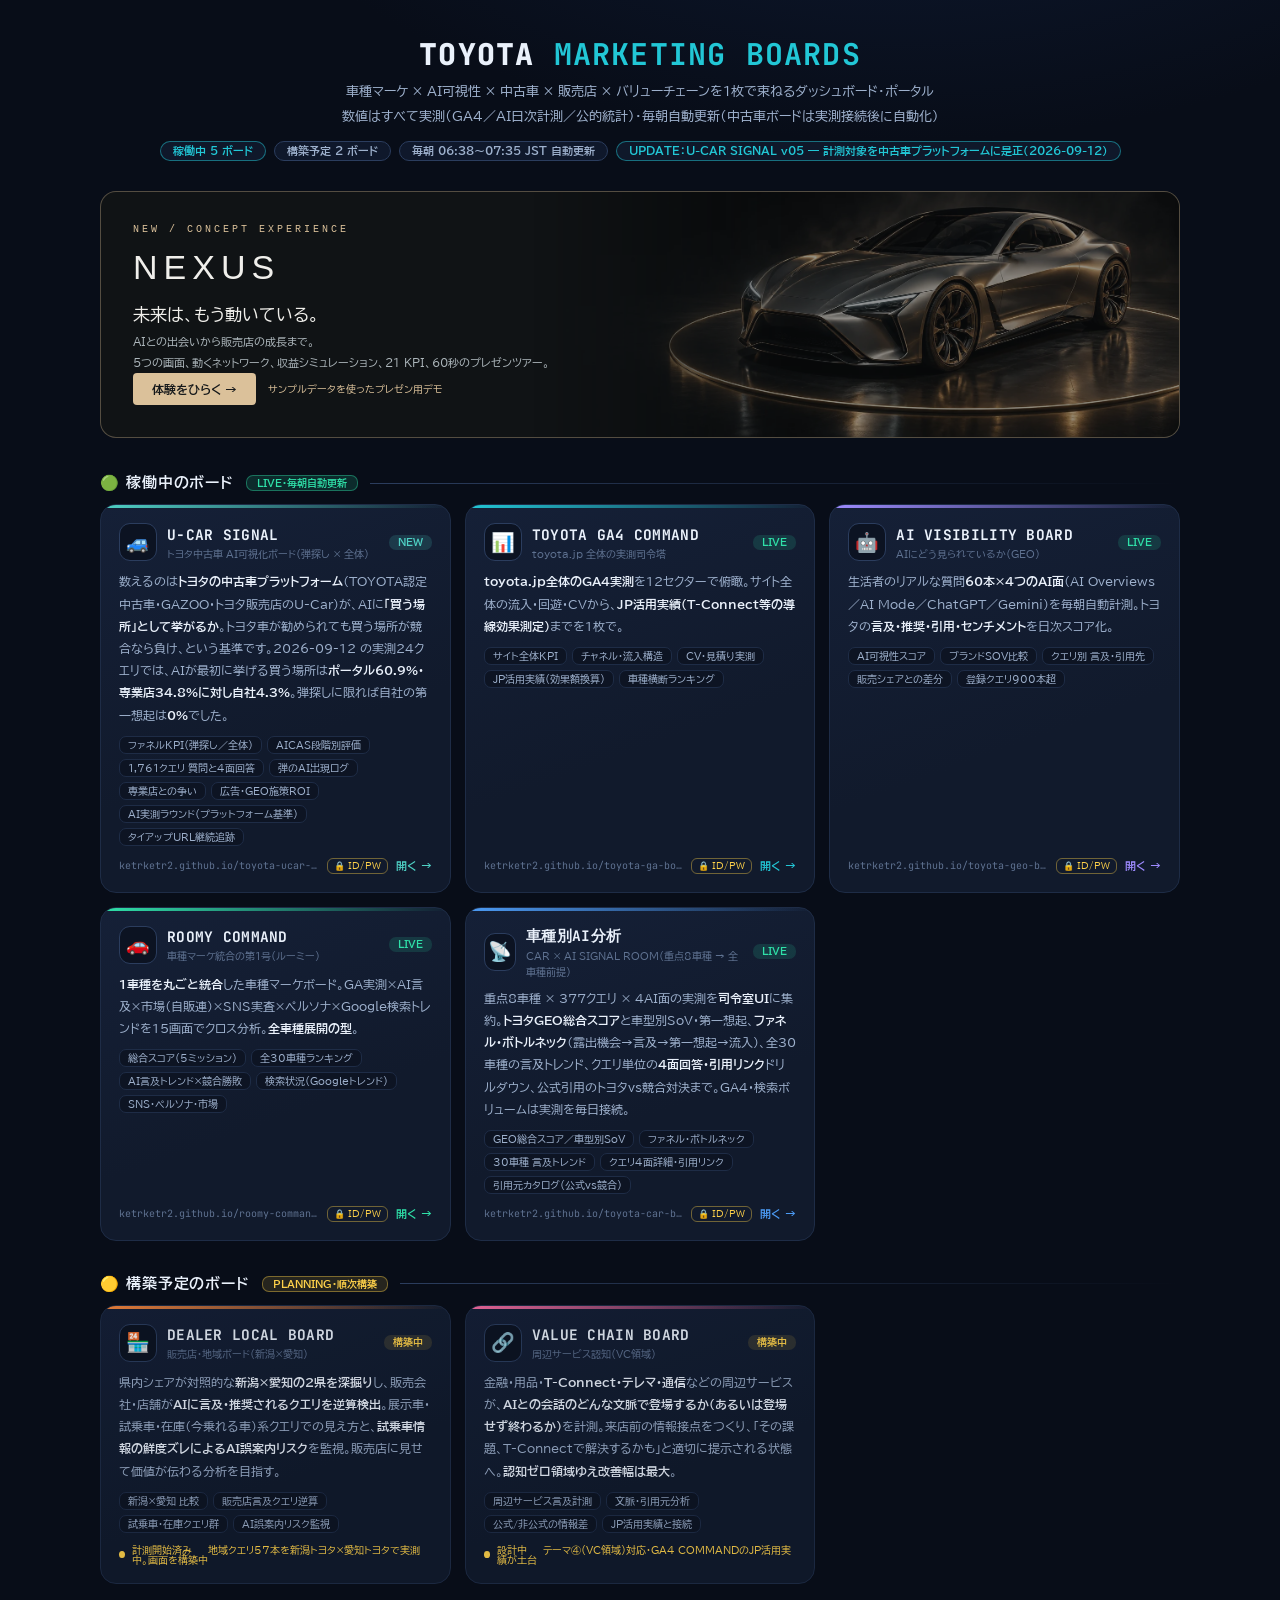
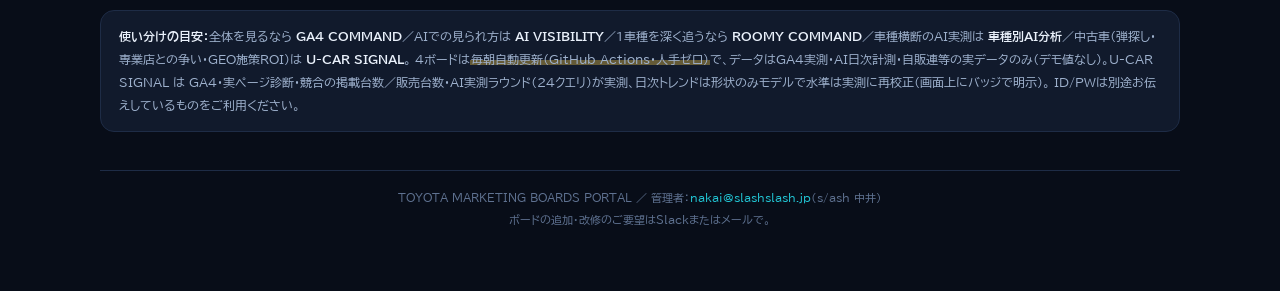
==== commit 081d87c6: "Add NEXUS cinematic automotive intelligence concept and portal entry" ====
--- a/index.html
+++ b/index.html
@@ -77,6 +77,17 @@
 </div>
 </div>
 
+
+<section style="margin:30px 0 36px;border:1px solid #dbc19a55;border-radius:16px;overflow:hidden;background:#101315;position:relative">
+<a href="/nexus/" style="display:block;text-decoration:none;color:#f0efeb;padding:32px;position:relative;isolation:isolate">
+<img src="/nexus/assets/vision.webp" alt="" style="position:absolute;inset:0 0 0 auto;width:60%;height:100%;object-fit:cover;object-position:center 55%;opacity:.55;mask-image:linear-gradient(90deg,transparent,black 40%);z-index:-1">
+<div style="font:10px monospace;letter-spacing:3px;color:#dbc19a;margin-bottom:13px">NEW / CONCEPT EXPERIENCE</div>
+<div style="font-family:Arial,sans-serif;font-size:34px;font-weight:300;letter-spacing:6px">NEXUS</div>
+<div style="font-size:17px;line-height:1.9;margin-top:12px">未来は、もう動いている。</div>
+<p style="font-size:11px;color:#aeb8bd;line-height:1.9;max-width:550px">AIとの出会いから販売店の成長まで。<br>5つの画面、動くネットワーク、収益シミュレーション、21 KPI、60秒のプレゼンツアー。</p>
+<div style="display:flex;gap:12px;align-items:center;flex-wrap:wrap"><span style="display:inline-block;background:#dbc19a;color:#141719;padding:10px 19px;border-radius:4px;font-size:12px;font-weight:700">体験をひらく →</span><span style="font-size:10px;color:#dbc19a">サンプルデータを使ったプレゼン用デモ</span></div>
+</a></section>
+
 <div class="sec"><h2>🟢 稼働中のボード</h2><span class="tag live">LIVE・毎朝自動更新</span><span class="ln"></span></div>
 <div class="grid">
 
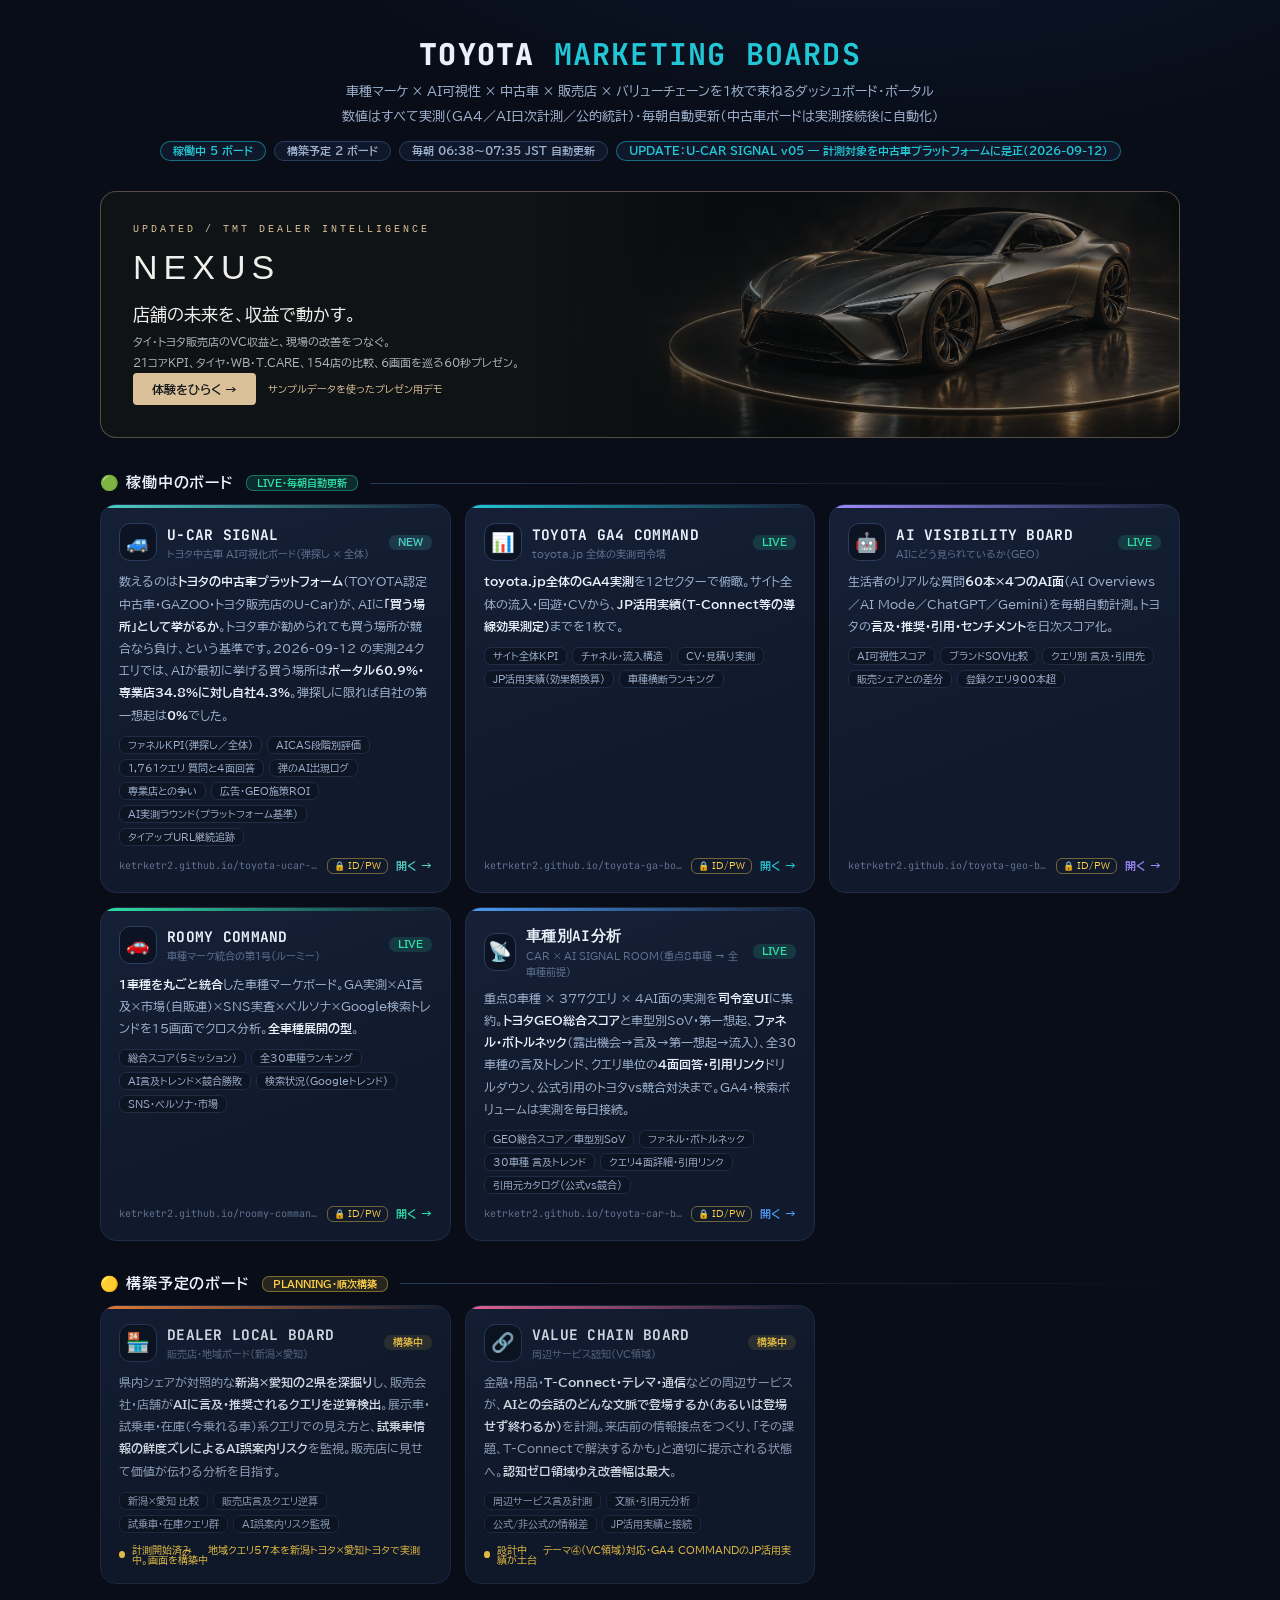
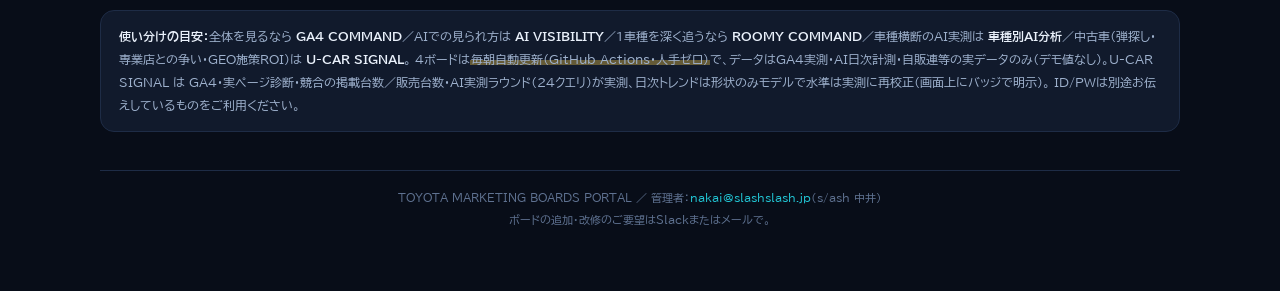
==== commit b7cce43a: "Refocus NEXUS on TMT dealer operations, 21 core KPIs and VC growth" ====
--- a/index.html
+++ b/index.html
@@ -79,12 +79,12 @@
 
 
 <section style="margin:30px 0 36px;border:1px solid #dbc19a55;border-radius:16px;overflow:hidden;background:#101315;position:relative">
-<a href="/nexus/" style="display:block;text-decoration:none;color:#f0efeb;padding:32px;position:relative;isolation:isolate">
+<a href="/nexus/?v=tmt-2" style="display:block;text-decoration:none;color:#f0efeb;padding:32px;position:relative;isolation:isolate">
 <img src="/nexus/assets/vision.webp" alt="" style="position:absolute;inset:0 0 0 auto;width:60%;height:100%;object-fit:cover;object-position:center 55%;opacity:.55;mask-image:linear-gradient(90deg,transparent,black 40%);z-index:-1">
-<div style="font:10px monospace;letter-spacing:3px;color:#dbc19a;margin-bottom:13px">NEW / CONCEPT EXPERIENCE</div>
+<div style="font:10px monospace;letter-spacing:3px;color:#dbc19a;margin-bottom:13px">UPDATED / TMT DEALER INTELLIGENCE</div>
 <div style="font-family:Arial,sans-serif;font-size:34px;font-weight:300;letter-spacing:6px">NEXUS</div>
-<div style="font-size:17px;line-height:1.9;margin-top:12px">未来は、もう動いている。</div>
-<p style="font-size:11px;color:#aeb8bd;line-height:1.9;max-width:550px">AIとの出会いから販売店の成長まで。<br>5つの画面、動くネットワーク、収益シミュレーション、21 KPI、60秒のプレゼンツアー。</p>
+<div style="font-size:17px;line-height:1.9;margin-top:12px">店舗の未来を、収益で動かす。</div>
+<p style="font-size:11px;color:#aeb8bd;line-height:1.9;max-width:550px">タイ・トヨタ販売店のVC収益と、現場の改善をつなぐ。<br>21コアKPI、タイヤ・WB・T.CARE、154店の比較、6画面を巡る60秒プレゼン。</p>
 <div style="display:flex;gap:12px;align-items:center;flex-wrap:wrap"><span style="display:inline-block;background:#dbc19a;color:#141719;padding:10px 19px;border-radius:4px;font-size:12px;font-weight:700">体験をひらく →</span><span style="font-size:10px;color:#dbc19a">サンプルデータを使ったプレゼン用デモ</span></div>
 </a></section>
 
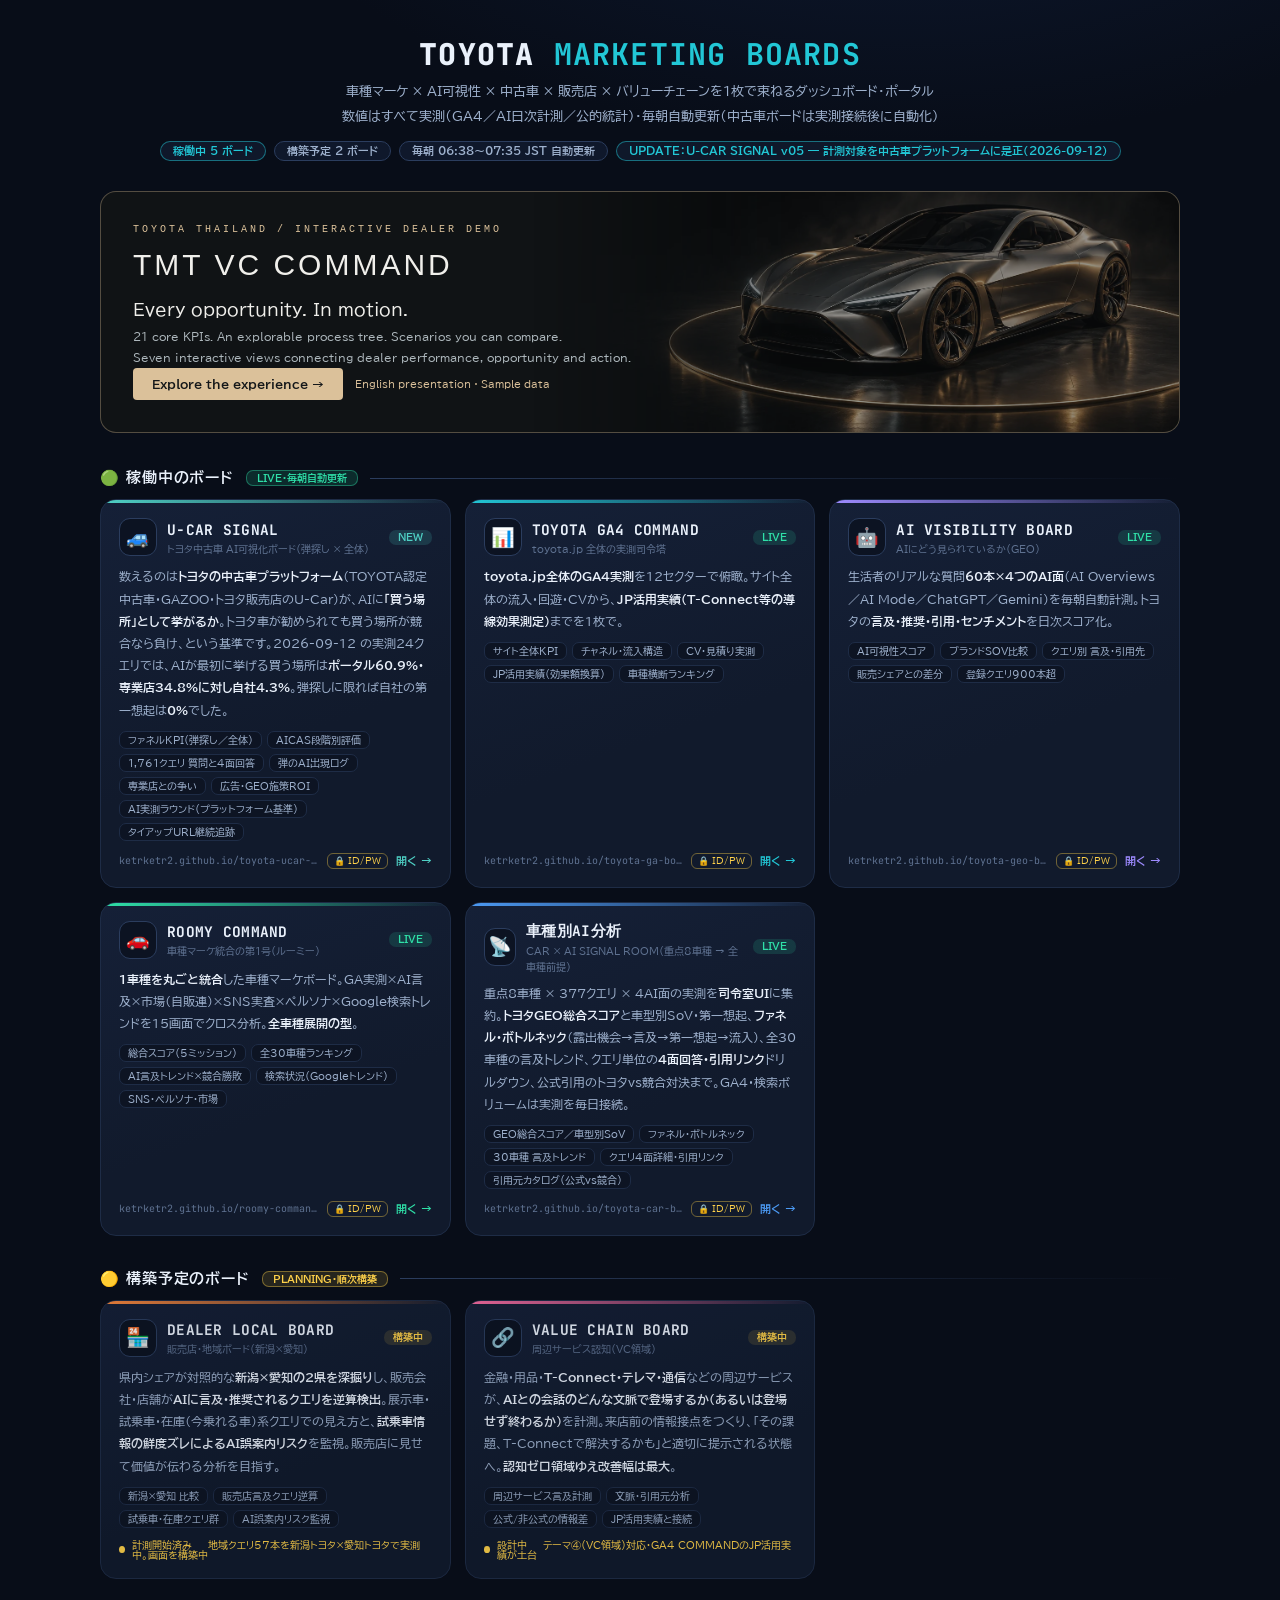
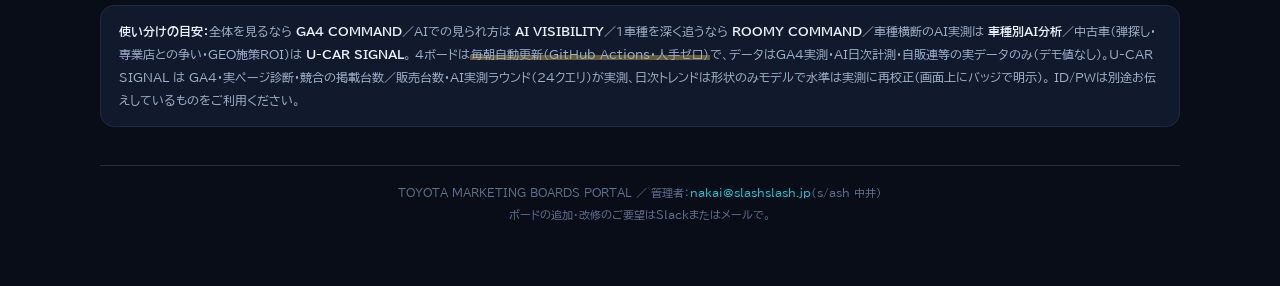
==== commit bb997c71: "Route the portal and legacy dashboard link to TMT VC Command" ====
--- a/index.html
+++ b/index.html
@@ -79,13 +79,13 @@
 
 
 <section style="margin:30px 0 36px;border:1px solid #dbc19a55;border-radius:16px;overflow:hidden;background:#101315;position:relative">
-<a href="/nexus/?v=tmt-2" style="display:block;text-decoration:none;color:#f0efeb;padding:32px;position:relative;isolation:isolate">
-<img src="/nexus/assets/vision.webp" alt="" style="position:absolute;inset:0 0 0 auto;width:60%;height:100%;object-fit:cover;object-position:center 55%;opacity:.55;mask-image:linear-gradient(90deg,transparent,black 40%);z-index:-1">
-<div style="font:10px monospace;letter-spacing:3px;color:#dbc19a;margin-bottom:13px">UPDATED / TMT DEALER INTELLIGENCE</div>
-<div style="font-family:Arial,sans-serif;font-size:34px;font-weight:300;letter-spacing:6px">NEXUS</div>
-<div style="font-size:17px;line-height:1.9;margin-top:12px">店舗の未来を、収益で動かす。</div>
-<p style="font-size:11px;color:#aeb8bd;line-height:1.9;max-width:550px">タイ・トヨタ販売店のVC収益と、現場の改善をつなぐ。<br>21コアKPI、タイヤ・WB・T.CARE、154店の比較、6画面を巡る60秒プレゼン。</p>
-<div style="display:flex;gap:12px;align-items:center;flex-wrap:wrap"><span style="display:inline-block;background:#dbc19a;color:#141719;padding:10px 19px;border-radius:4px;font-size:12px;font-weight:700">体験をひらく →</span><span style="font-size:10px;color:#dbc19a">サンプルデータを使ったプレゼン用デモ</span></div>
+<a href="/tmt-vc/?v=en-3" style="display:block;text-decoration:none;color:#f0efeb;padding:32px;position:relative;isolation:isolate">
+<img src="/tmt-vc/assets/vision.webp" alt="" style="position:absolute;inset:0 0 0 auto;width:60%;height:100%;object-fit:cover;object-position:center 55%;opacity:.55;mask-image:linear-gradient(90deg,transparent,black 40%);z-index:-1">
+<div style="font:10px monospace;letter-spacing:3px;color:#dbc19a;margin-bottom:13px">TOYOTA THAILAND / INTERACTIVE DEALER DEMO</div>
+<div style="font-family:Arial,sans-serif;font-size:30px;font-weight:300;letter-spacing:3px">TMT VC COMMAND</div>
+<div style="font-size:17px;line-height:1.9;margin-top:12px">Every opportunity. In motion.</div>
+<p style="font-size:11px;color:#aeb8bd;line-height:1.9;max-width:550px">21 core KPIs. An explorable process tree. Scenarios you can compare.<br>Seven interactive views connecting dealer performance, opportunity and action.</p>
+<div style="display:flex;gap:12px;align-items:center;flex-wrap:wrap"><span style="display:inline-block;background:#dbc19a;color:#141719;padding:10px 19px;border-radius:4px;font-size:12px;font-weight:700">Explore the experience →</span><span style="font-size:10px;color:#dbc19a">English presentation · Sample data</span></div>
 </a></section>
 
 <div class="sec"><h2>🟢 稼働中のボード</h2><span class="tag live">LIVE・毎朝自動更新</span><span class="ln"></span></div>
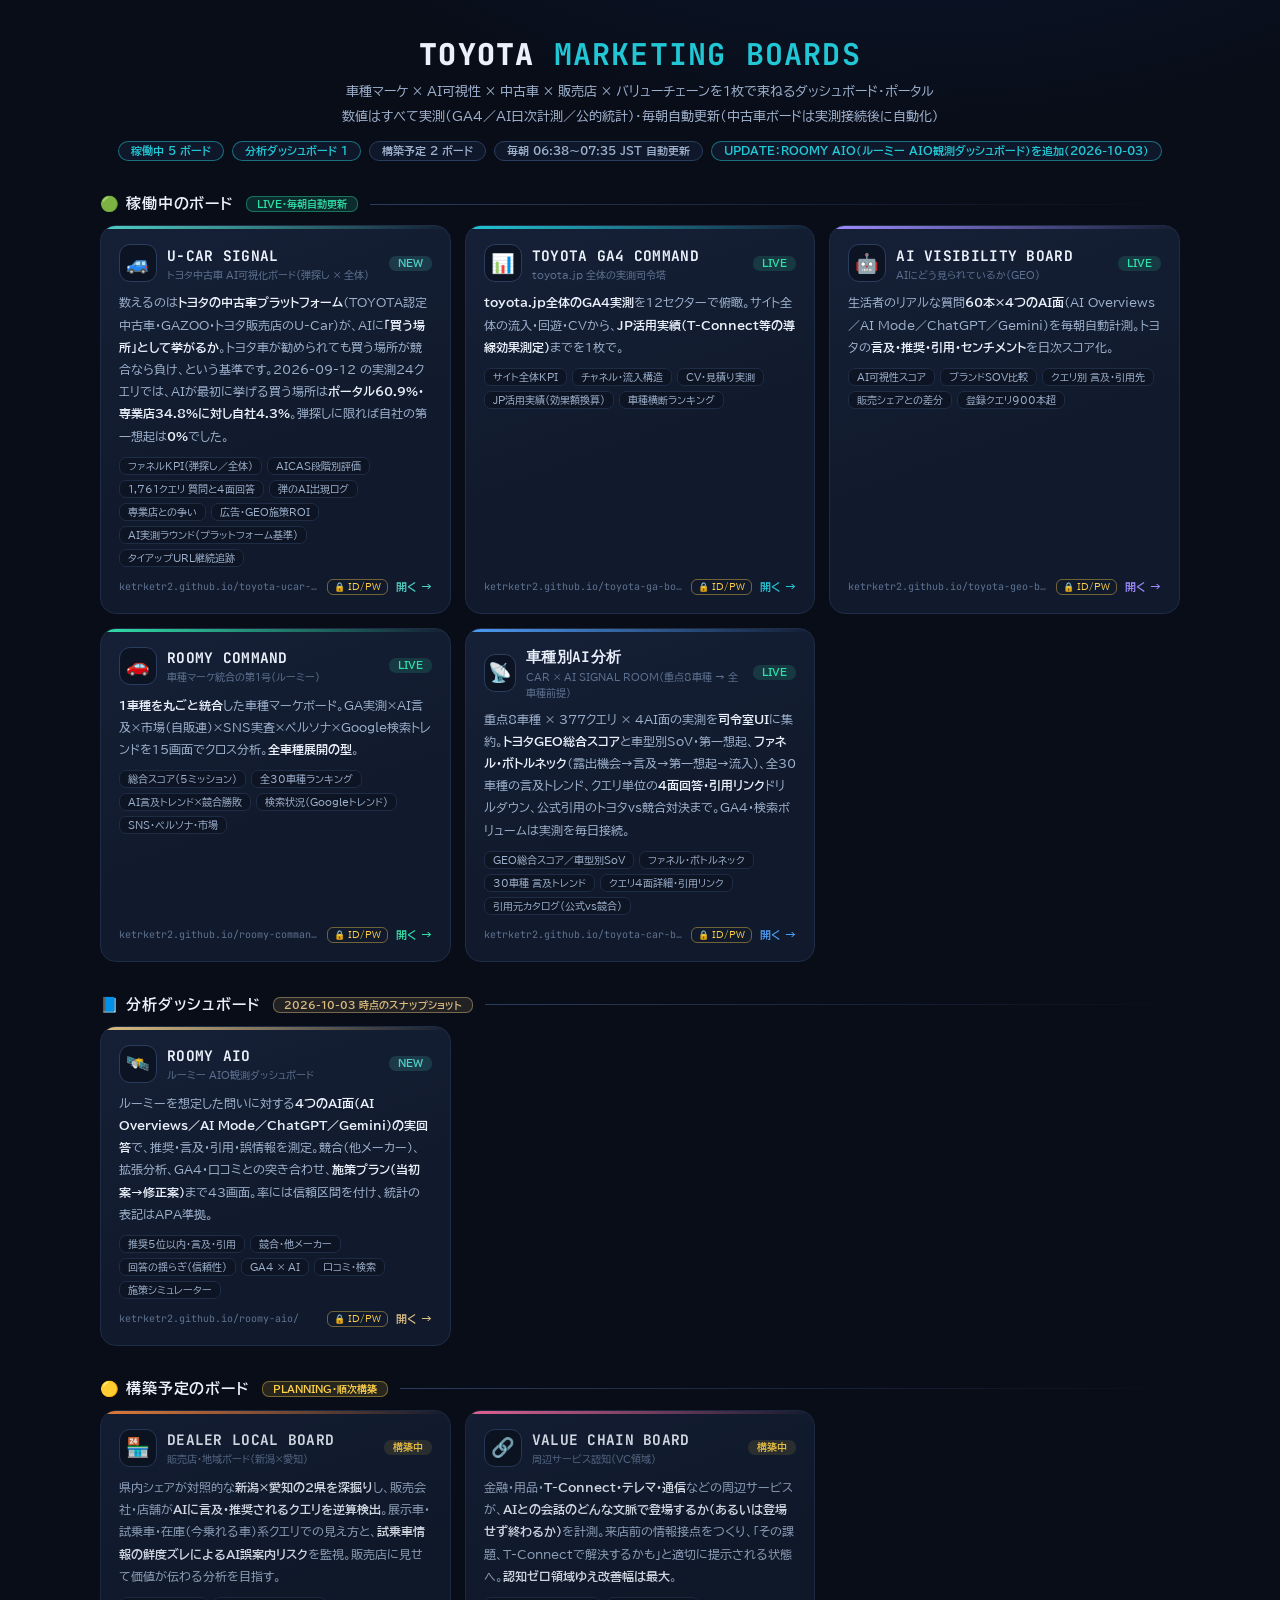
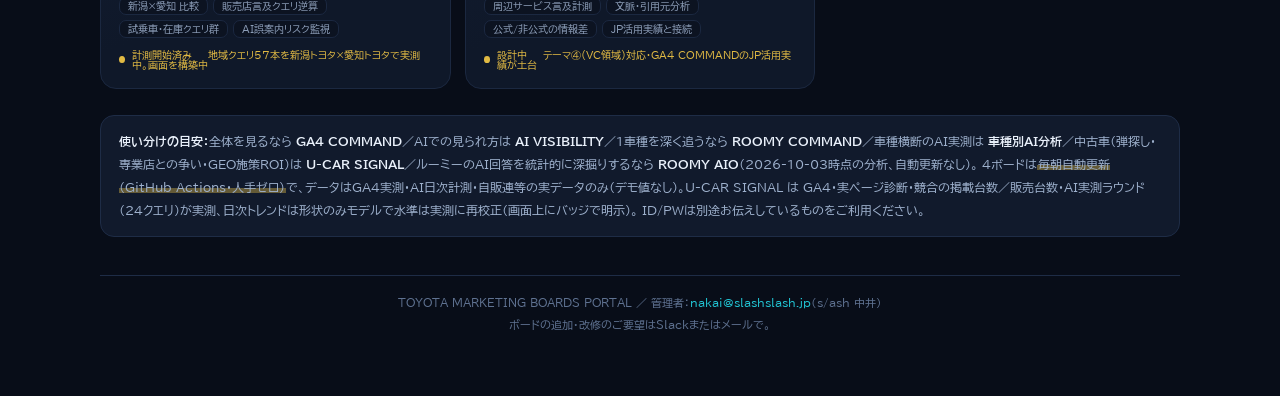
==== commit 5ee17638: "Portal: remove TMT link, add ROOMY AIO card まとめページから TMT への導線を削除し、「分析ダッシュボード」枠に ROOMY AIO のカードを追加。 " ====
--- a/index.html
+++ b/index.html
@@ -32,6 +32,7 @@
 .sec .tag{font-size:10px;font-weight:800;padding:2px 10px;border-radius:7px}
 .tag.live{background:rgba(47,224,168,.14);color:var(--gn);border:1px solid rgba(47,224,168,.4)}
 .tag.wip{background:rgba(255,210,74,.12);color:var(--yl);border:1px solid rgba(255,210,74,.4)}
+.tag.snap{background:rgba(220,189,128,.12);color:#DCBD80;border:1px solid rgba(220,189,128,.45)}
 .grid{display:grid;grid-template-columns:repeat(3,1fr);gap:14px}
 @media(max-width:900px){.grid{grid-template-columns:1fr}}
 .card{background:linear-gradient(160deg,var(--panel2) 0%,var(--panel) 60%);border:1px solid var(--line);
@@ -73,20 +74,10 @@
 <div class="logo">TOYOTA <b>MARKETING BOARDS</b></div>
 <div class="sub">車種マーケ × AI可視性 × 中古車 × 販売店 × バリューチェーンを1枚で束ねるダッシュボード・ポータル<br>数値はすべて実測（GA4／AI日次計測／公的統計）・毎朝自動更新（中古車ボードは実測接続後に自動化）</div>
 <div class="badges">
-<span class="hb on">稼働中 5 ボード</span><span class="hb">構築予定 2 ボード</span><span class="hb">毎朝 06:38〜07:35 JST 自動更新</span><span class="hb on">UPDATE：U-CAR SIGNAL v05 — 計測対象を中古車プラットフォームに是正（2026-09-12）</span>
+<span class="hb on">稼働中 5 ボード</span><span class="hb on">分析ダッシュボード 1</span><span class="hb">構築予定 2 ボード</span><span class="hb">毎朝 06:38〜07:35 JST 自動更新</span><span class="hb on">UPDATE：ROOMY AIO（ルーミー AIO観測ダッシュボード）を追加（2026-10-03）</span>
 </div>
 </div>
 
-
-<section style="margin:30px 0 36px;border:1px solid #dbc19a55;border-radius:16px;overflow:hidden;background:#101315;position:relative">
-<a href="/tmt-vc/?v=en-3" style="display:block;text-decoration:none;color:#f0efeb;padding:32px;position:relative;isolation:isolate">
-<img src="/tmt-vc/assets/vision.webp" alt="" style="position:absolute;inset:0 0 0 auto;width:60%;height:100%;object-fit:cover;object-position:center 55%;opacity:.55;mask-image:linear-gradient(90deg,transparent,black 40%);z-index:-1">
-<div style="font:10px monospace;letter-spacing:3px;color:#dbc19a;margin-bottom:13px">TOYOTA THAILAND / INTERACTIVE DEALER DEMO</div>
-<div style="font-family:Arial,sans-serif;font-size:30px;font-weight:300;letter-spacing:3px">TMT VC COMMAND</div>
-<div style="font-size:17px;line-height:1.9;margin-top:12px">Every opportunity. In motion.</div>
-<p style="font-size:11px;color:#aeb8bd;line-height:1.9;max-width:550px">21 core KPIs. An explorable process tree. Scenarios you can compare.<br>Seven interactive views connecting dealer performance, opportunity and action.</p>
-<div style="display:flex;gap:12px;align-items:center;flex-wrap:wrap"><span style="display:inline-block;background:#dbc19a;color:#141719;padding:10px 19px;border-radius:4px;font-size:12px;font-weight:700">Explore the experience →</span><span style="font-size:10px;color:#dbc19a">English presentation · Sample data</span></div>
-</a></section>
 
 <div class="sec"><h2>🟢 稼働中のボード</h2><span class="tag live">LIVE・毎朝自動更新</span><span class="ln"></span></div>
 <div class="grid">
@@ -127,6 +118,17 @@
 </a>
 </div>
 
+<div class="sec"><h2>📘 分析ダッシュボード</h2><span class="tag snap">2026-10-03 時点のスナップショット</span><span class="ln"></span></div>
+<div class="grid">
+
+<a class="card" style="--ac:#DCBD80" href="https://ketrketr2.github.io/roomy-aio/" target="_blank" rel="noopener">
+<div class="ch"><div class="ico">🛰️</div><div class="ct"><b>ROOMY AIO</b><span>ルーミー AIO観測ダッシュボード</span></div><span class="st new">NEW</span></div>
+<div class="ds">ルーミーを想定した問いに対する<b>4つのAI面（AI Overviews／AI Mode／ChatGPT／Gemini）の実回答</b>で、推奨・言及・引用・誤情報を測定。競合（他メーカー）、拡張分析、GA4・口コミとの突き合わせ、<b>施策プラン（当初案→修正案）</b>まで43画面。率には信頼区間を付け、統計の表記はAPA準拠。</div>
+<div class="feats"><span class="ft">推奨5位以内・言及・引用</span><span class="ft">競合・他メーカー</span><span class="ft">回答の揺らぎ（信頼性）</span><span class="ft">GA4 × AI</span><span class="ft">口コミ・検索</span><span class="ft">施策シミュレーター</span></div>
+<div class="cf"><span class="url">ketrketr2.github.io/roomy-aio/</span><span class="lock">🔒 ID/PW</span><span class="go">開く →</span></div>
+</a>
+</div>
+
 <div class="sec"><h2>🟡 構築予定のボード</h2><span class="tag wip">PLANNING・順次構築</span><span class="ln"></span></div>
 <div class="grid">
 
@@ -146,7 +148,7 @@
 </div>
 
 <div class="mapnote">
-<b>使い分けの目安：</b>全体を見るなら <b>GA4 COMMAND</b>／AIでの見られ方は <b>AI VISIBILITY</b>／1車種を深く追うなら <b>ROOMY COMMAND</b>／車種横断のAI実測は <b>車種別AI分析</b>／中古車（弾探し・専業店との争い・GEO施策ROI）は <b>U-CAR SIGNAL</b>。
+<b>使い分けの目安：</b>全体を見るなら <b>GA4 COMMAND</b>／AIでの見られ方は <b>AI VISIBILITY</b>／1車種を深く追うなら <b>ROOMY COMMAND</b>／車種横断のAI実測は <b>車種別AI分析</b>／中古車（弾探し・専業店との争い・GEO施策ROI）は <b>U-CAR SIGNAL</b>／ルーミーのAI回答を統計的に深掘りするなら <b>ROOMY AIO</b>（2026-10-03時点の分析、自動更新なし）。
 4ボードは<span class="hl">毎朝自動更新（GitHub Actions・人手ゼロ）</span>で、データはGA4実測・AI日次計測・自販連等の実データのみ（デモ値なし）。U-CAR SIGNAL は GA4・実ページ診断・競合の掲載台数／販売台数・AI実測ラウンド（24クエリ）が実測、日次トレンドは形状のみモデルで水準は実測に再校正（画面上にバッジで明示）。
 ID/PWは別途お伝えしているものをご利用ください。
 </div>
